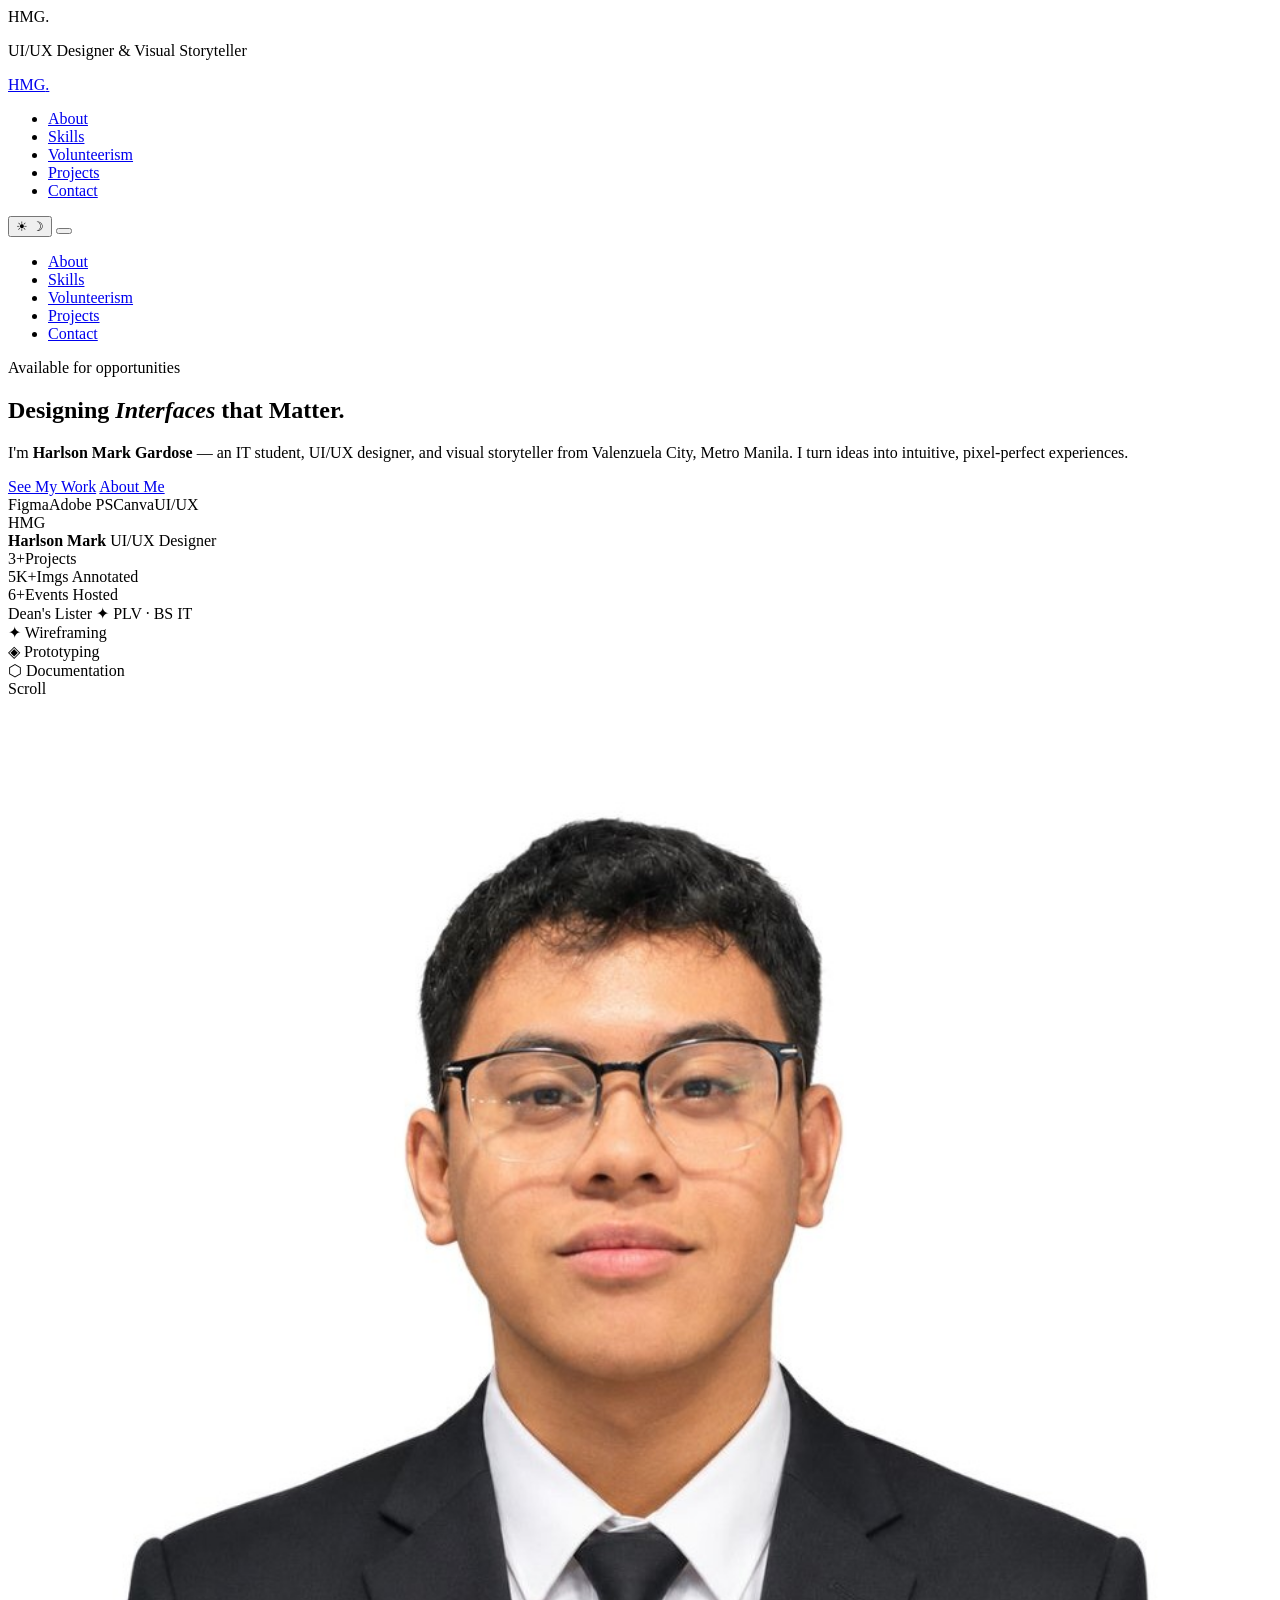
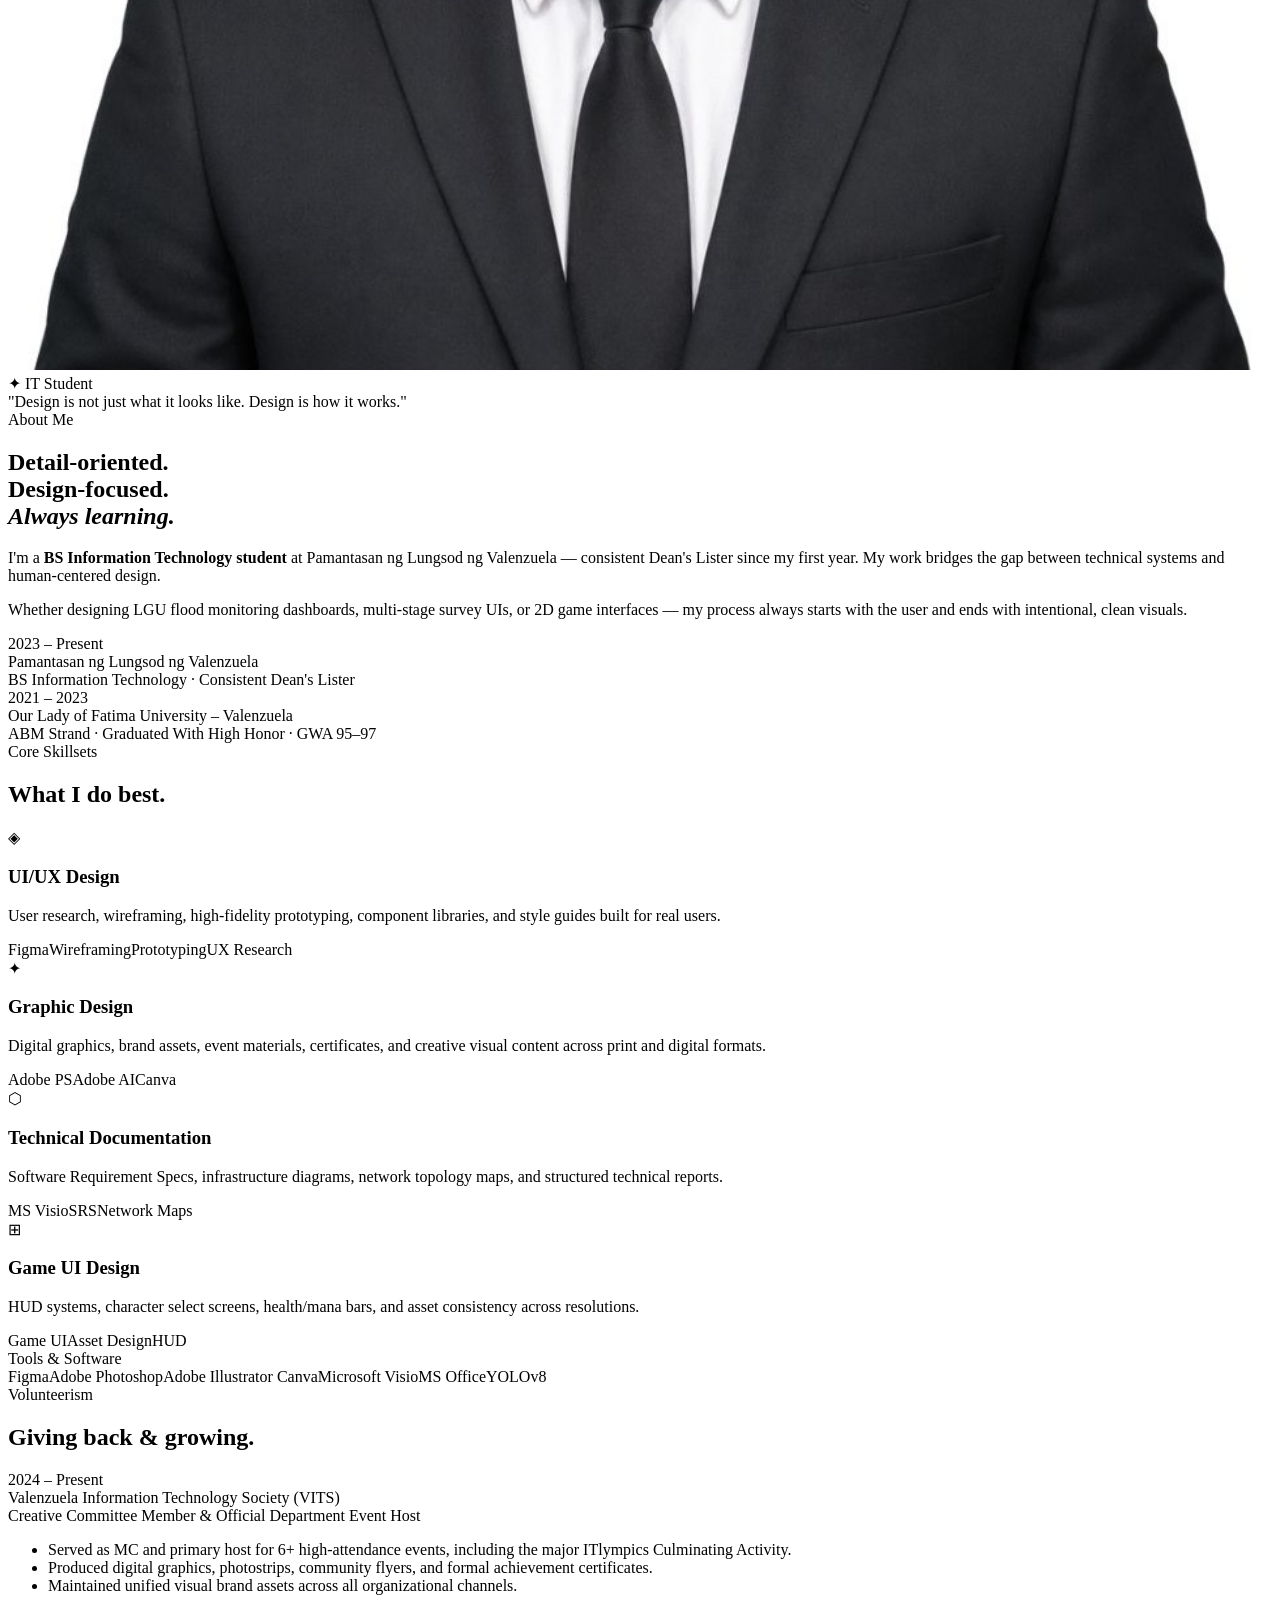
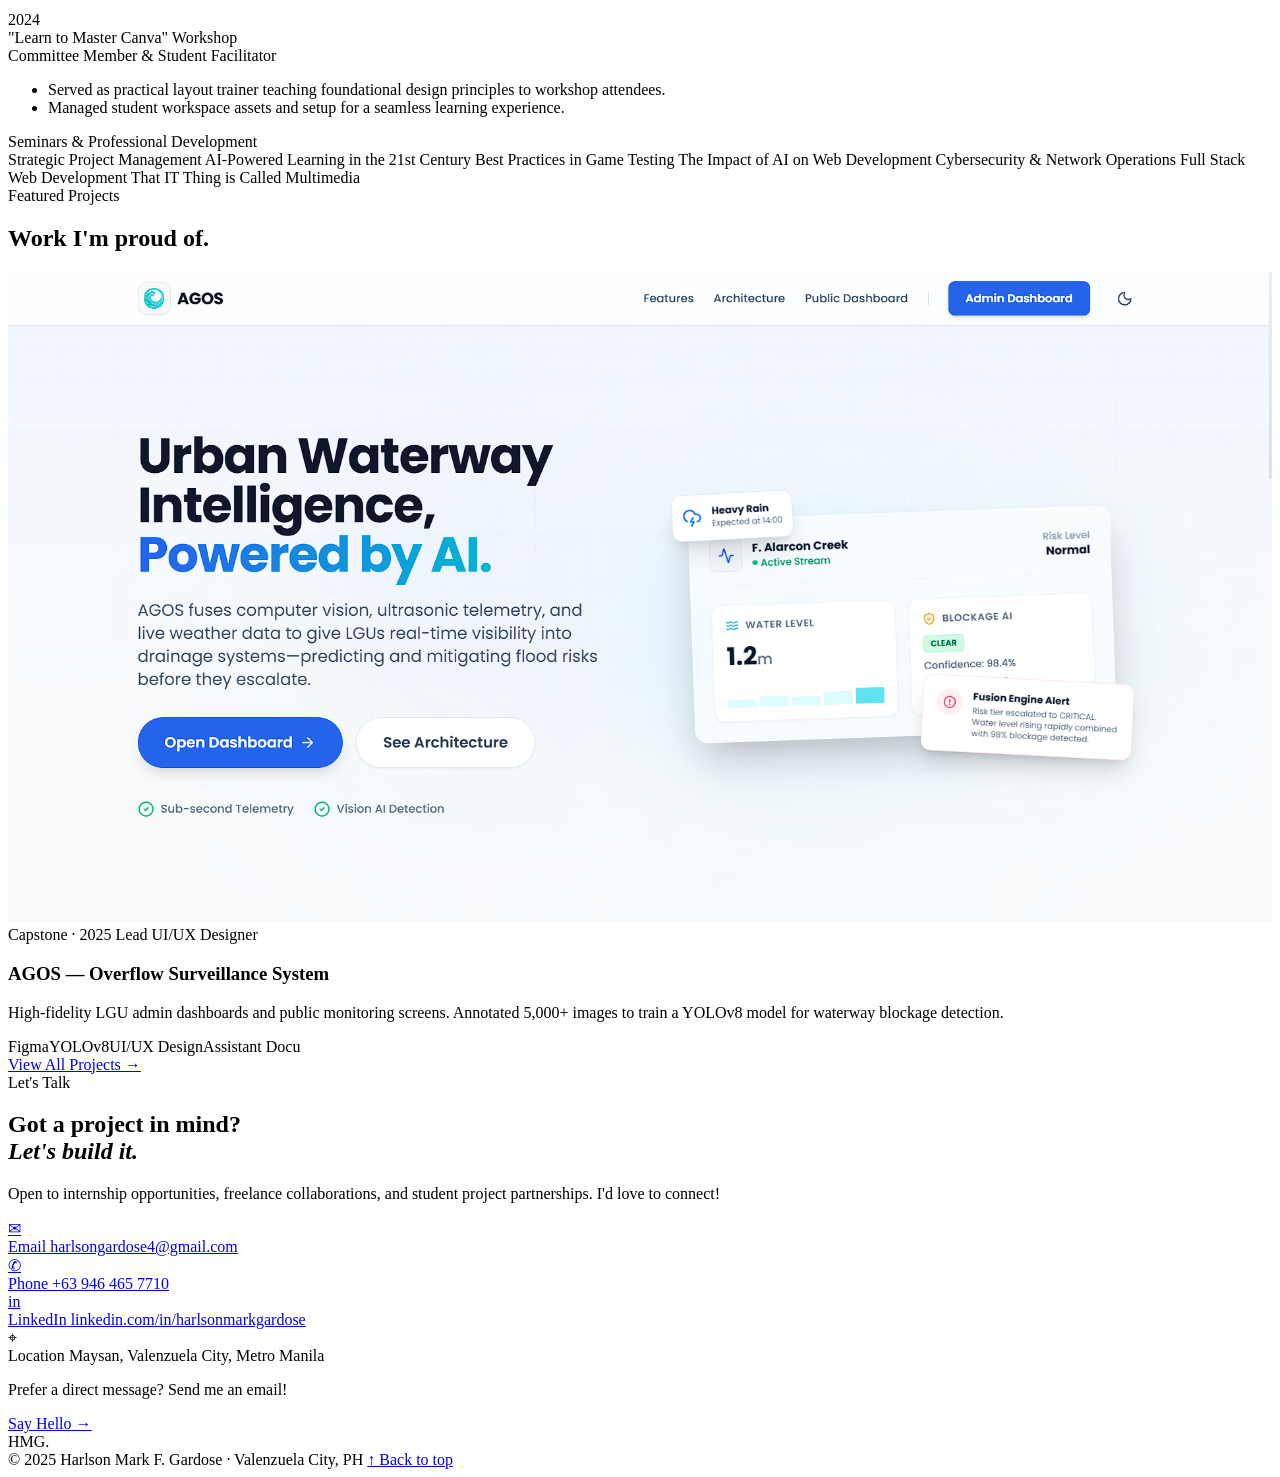
==== index.html @ cb239504 "Add files via upload" ====
<!DOCTYPE html>
<html lang="en" data-theme="light">
<head>
  <meta charset="UTF-8" />
  <meta name="viewport" content="width=device-width, initial-scale=1.0"/>
  <title>Harlson Mark Gardose — UI/UX & Graphic Design</title>
  <link rel="preconnect" href="https://fonts.googleapis.com">
  <link rel="preconnect" href="https://fonts.gstatic.com" crossorigin>
  <link href="https://fonts.googleapis.com/css2?family=Playfair+Display:ital,wght@0,700;0,900;1,700&family=Outfit:wght@300;400;500;600;700&display=swap" rel="stylesheet">
  <link rel="stylesheet" href="css/style.css">
</head>
<body>

  <!-- LOADING SCREEN -->
  <div class="loader-screen" id="loaderScreen">
    <div class="loader-inner">
      <div class="loader-logo">HMG<span class="accent-dot">.</span></div>
      <p class="loader-tagline">UI/UX Designer & Visual Storyteller</p>
      <div class="loader-dots">
        <span></span><span></span><span></span><span></span><span></span>
      </div>
    </div>
    <div class="loader-line"></div>
  </div>

  <!-- NAV -->
  <nav class="nav" id="navbar">
    <div class="nav-inner container">
      <a href="#home" class="nav-logo">HMG<span class="accent-dot">.</span></a>
      <ul class="nav-links">
        <li><a href="#about">About</a></li>
        <li><a href="#skills">Skills</a></li>
        <li><a href="#experience">Volunteerism</a></li>
        <li><a href="projects.html" class="nav-cta nav-projects-btn">Projects</a></li>
        <li><a href="#contact" class="nav-cta">Contact</a></li>
      </ul>
      <div class="nav-right">
        <button class="theme-toggle" id="themeToggle" aria-label="Toggle dark mode">
          <span class="sun-icon">☀</span>
          <span class="moon-icon">☽</span>
        </button>
        <button class="hamburger" id="hamburger" aria-label="Menu">
          <span></span><span></span><span></span>
        </button>
      </div>
    </div>
  </nav>

  <!-- MOBILE MENU -->
  <div class="mobile-menu" id="mobileMenu">
    <ul>
      <li><a href="#about" class="mob-link">About</a></li>
      <li><a href="#skills" class="mob-link">Skills</a></li>
      <li><a href="#experience" class="mob-link">Volunteerism</a></li>
      <li><a href="projects.html" class="mob-link">Projects</a></li>
      <li><a href="#contact" class="mob-link">Contact</a></li>
    </ul>
  </div>

  <!-- HERO / LANDING -->
  <section class="hero" id="home">
    <div class="hero-bg-shape shape1"></div>
    <div class="hero-bg-shape shape2"></div>
    <div class="container hero-inner">
      <div class="hero-left reveal">
        <div class="hero-badge">
          <span class="badge-dot"></span>
          Available for opportunities
        </div>
        <h1 class="hero-title">
          Designing
          <em>Interfaces</em>
          that <span class="underline-word">Matter.</span>
        </h1>
        <p class="hero-sub">
          I'm <strong>Harlson Mark Gardose</strong> — an IT student, UI/UX designer, and visual storyteller from Valenzuela City, Metro Manila. I turn ideas into intuitive, pixel-perfect experiences.
        </p>
        <div class="hero-actions">
          <a href="#featured-works" class="btn-primary">See My Work</a>
          <a href="#about" class="btn-outline">About Me</a>
        </div>
        <div class="hero-pills">
          <span>Figma</span><span>Adobe PS</span><span>Canva</span><span>UI/UX</span>
        </div>
      </div>
      <div class="hero-right reveal">
        <div class="hero-card-main">
          <div class="hcard-top">
            <div class="hcard-avatar">HMG</div>
            <div class="hcard-info">
              <strong>Harlson Mark</strong>
              <span>UI/UX Designer</span>
            </div>
          </div>
          <div class="hcard-stats">
            <div class="hcard-stat"><span class="hs-num">3+</span><span class="hs-lbl">Projects</span></div>
            <div class="hcard-stat"><span class="hs-num">5K+</span><span class="hs-lbl">Imgs Annotated</span></div>
            <div class="hcard-stat"><span class="hs-num">6+</span><span class="hs-lbl">Events Hosted</span></div>
          </div>
          <div class="hcard-tags">
            <span class="htag">Dean's Lister ✦</span>
            <span class="htag">PLV · BS IT</span>
          </div>
        </div>
        <div class="floating-chip chip1">✦ Wireframing</div>
        <div class="floating-chip chip2">◈ Prototyping</div>
        <div class="floating-chip chip3">⬡ Documentation</div>
      </div>
    </div>
    <div class="scroll-indicator">
      <div class="scroll-line"></div>
      <span>Scroll</span>
    </div>
  </section>

  <!-- ABOUT -->
  <section class="about-section section" id="about">
    <div class="container">
      <div class="about-grid">
        <div class="about-visual reveal">
          <div class="about-portrait">
            <img src="Profile.jpg" alt="Harlson Mark Gardose" style="width:100%;height:100%;object-fit:cover;border-radius:inherit;">            <div class="portrait-badge">
              <span>✦</span> IT Student
            </div>
          </div>
          <div class="about-quote">
            "Design is not just what it looks like. Design is how it works."
          </div>
        </div>
        <div class="about-content reveal">
          <div class="section-chip">About Me</div>
          <h2 class="section-heading">Detail-oriented.<br>Design-focused.<br><em>Always learning.</em></h2>
          <p>I'm a <strong>BS Information Technology student</strong> at Pamantasan ng Lungsod ng Valenzuela — consistent Dean's Lister since my first year. My work bridges the gap between technical systems and human-centered design.</p>
          <p>Whether designing LGU flood monitoring dashboards, multi-stage survey UIs, or 2D game interfaces — my process always starts with the user and ends with intentional, clean visuals.</p>
          <div class="edu-timeline">
            <div class="edu-item">
              <div class="edu-dot"></div>
              <div class="edu-body">
                <div class="edu-period">2023 – Present</div>
                <div class="edu-name">Pamantasan ng Lungsod ng Valenzuela</div>
                <div class="edu-desc">BS Information Technology · Consistent Dean's Lister</div>
              </div>
            </div>
            <div class="edu-item">
              <div class="edu-dot"></div>
              <div class="edu-body">
                <div class="edu-period">2021 – 2023</div>
                <div class="edu-name">Our Lady of Fatima University – Valenzuela</div>
                <div class="edu-desc">ABM Strand · Graduated With High Honor · GWA 95–97</div>
              </div>
            </div>
          </div>
        </div>
      </div>
    </div>
  </section>

  <!-- SKILLS -->
  <section class="skills-section section alt-bg" id="skills">
    <div class="container">
      <div class="section-header reveal">
        <div class="section-chip">Core Skillsets</div>
        <h2 class="section-heading">What I do best.</h2>
      </div>
      <div class="skills-grid reveal">
        <div class="skill-card primary-card">
          <div class="skill-icon-wrap"><span>◈</span></div>
          <h3>UI/UX Design</h3>
          <p>User research, wireframing, high-fidelity prototyping, component libraries, and style guides built for real users.</p>
          <div class="skill-tags"><span>Figma</span><span>Wireframing</span><span>Prototyping</span><span>UX Research</span></div>
        </div>
        <div class="skill-card">
          <div class="skill-icon-wrap"><span>✦</span></div>
          <h3>Graphic Design</h3>
          <p>Digital graphics, brand assets, event materials, certificates, and creative visual content across print and digital formats.</p>
          <div class="skill-tags"><span>Adobe PS</span><span>Adobe AI</span><span>Canva</span></div>
        </div>
        <div class="skill-card">
          <div class="skill-icon-wrap"><span>⬡</span></div>
          <h3>Technical Documentation</h3>
          <p>Software Requirement Specs, infrastructure diagrams, network topology maps, and structured technical reports.</p>
          <div class="skill-tags"><span>MS Visio</span><span>SRS</span><span>Network Maps</span></div>
        </div>
        <div class="skill-card">
          <div class="skill-icon-wrap"><span>⊞</span></div>
          <h3>Game UI Design</h3>
          <p>HUD systems, character select screens, health/mana bars, and asset consistency across resolutions.</p>
          <div class="skill-tags"><span>Game UI</span><span>Asset Design</span><span>HUD</span></div>
        </div>
      </div>
      <div class="tools-strip reveal">
        <div class="tools-label">Tools & Software</div>
        <div class="tools-list">
          <span>Figma</span><span>Adobe Photoshop</span><span>Adobe Illustrator</span>
          <span>Canva</span><span>Microsoft Visio</span><span>MS Office</span><span>YOLOv8</span>
        </div>
      </div>
    </div>
  </section>

  <!-- VOLUNTEERISM -->
  <section class="experience-section section" id="experience">
    <div class="container">
      <div class="section-header reveal">
        <div class="section-chip">Volunteerism</div>
        <h2 class="section-heading">Giving back & growing.</h2>
      </div>
      <div class="exp-grid reveal">
        <div class="exp-card">
          <div class="exp-period">2024 – Present</div>
          <div class="exp-org">Valenzuela Information Technology Society (VITS)</div>
          <div class="exp-role">Creative Committee Member & Official Department Event Host</div>
          <ul class="exp-list">
            <li>Served as MC and primary host for 6+ high-attendance events, including the major ITlympics Culminating Activity.</li>
            <li>Produced digital graphics, photostrips, community flyers, and formal achievement certificates.</li>
            <li>Maintained unified visual brand assets across all organizational channels.</li>
          </ul>
        </div>
        <div class="exp-card">
          <div class="exp-period">2024</div>
          <div class="exp-org">"Learn to Master Canva" Workshop</div>
          <div class="exp-role">Committee Member & Student Facilitator</div>
          <ul class="exp-list">
            <li>Served as practical layout trainer teaching foundational design principles to workshop attendees.</li>
            <li>Managed student workspace assets and setup for a seamless learning experience.</li>
          </ul>
        </div>
      </div>

      <!-- Seminars -->
      <div class="seminars-block reveal">
        <div class="sem-label">Seminars & Professional Development</div>
        <div class="sem-tags">
          <span>Strategic Project Management</span>
          <span>AI-Powered Learning in the 21st Century</span>
          <span>Best Practices in Game Testing</span>
          <span>The Impact of AI on Web Development</span>
          <span>Cybersecurity & Network Operations</span>
          <span>Full Stack Web Development</span>
          <span>That IT Thing is Called Multimedia</span>
        </div>
      </div>
    </div>
  </section>

  <!-- FEATURED WORKS -->
  <section class="featured-works-section section alt-bg" id="featured-works">
    <div class="container">
      <div class="section-header reveal">
        <div class="section-chip">Featured Projects</div>
        <h2 class="section-heading">Work I'm proud of.</h2>
      </div>
      <div class="featured-grid reveal">
        <div class="featured-card">
<div class="featured-img-wrap">
    <img src="AGOS.png" alt="AGOS Project" style="width:100%;height:100%;object-fit:cover;">
</div>
          </div>
          <div class="featured-info">
            <div class="featured-meta">
              <span class="fmeta-tag">Capstone · 2025</span>
              <span class="fmeta-role">Lead UI/UX Designer</span>
            </div>
            <h3 class="featured-title">AGOS — Overflow Surveillance System</h3>
            <p class="featured-desc">High-fidelity LGU admin dashboards and public monitoring screens. Annotated 5,000+ images to train a YOLOv8 model for waterway blockage detection.</p>
            <div class="featured-tags"><span>Figma</span><span>YOLOv8</span><span>UI/UX Design</span><span>Assistant Docu</span></div>
          </div>
        </div>
          </div>
        </div>
      <div class="featured-cta reveal">
        <a href="projects.html" class="btn-outline">View All Projects →</a>
      </div>
    </div>
  </section>

  <!-- CONTACT -->
  <section class="contact-section section" id="contact">
    <div class="container">
      <div class="contact-grid">
        <div class="contact-left reveal">
          <div class="section-chip">Let's Talk</div>
          <h2 class="section-heading">Got a project in mind?<br><em>Let's build it.</em></h2>
          <p>Open to internship opportunities, freelance collaborations, and student project partnerships. I'd love to connect!</p>
          <div class="contact-items">
            <a href="mailto:harlsongardose4@gmail.com" class="contact-row">
              <div class="cr-icon">✉</div>
              <div class="cr-text">
                <span class="cr-label">Email</span>
                <span class="cr-value">harlsongardose4@gmail.com</span>
              </div>
            </a>
            <a href="tel:+639464657710" class="contact-row">
              <div class="cr-icon">✆</div>
              <div class="cr-text">
                <span class="cr-label">Phone</span>
                <span class="cr-value">+63 946 465 7710</span>
              </div>
            </a>
            <a href="https://www.linkedin.com/in/harlsonmarkgardose" target="_blank" rel="noopener" class="contact-row">
              <div class="cr-icon">in</div>
              <div class="cr-text">
                <span class="cr-label">LinkedIn</span>
                <span class="cr-value">linkedin.com/in/harlsonmarkgardose</span>
              </div>
            </a>
            <div class="contact-row no-link">
              <div class="cr-icon">⌖</div>
              <div class="cr-text">
                <span class="cr-label">Location</span>
                <span class="cr-value">Maysan, Valenzuela City, Metro Manila</span>
              </div>
            </div>
          </div>
        </div>
        <div class="contact-right reveal">
          <div class="contact-form-card">
            <p class="form-note">Prefer a direct message? Send me an email!</p>
            <a href="mailto:harlsongardose4@gmail.com" class="btn-primary full-width">Say Hello →</a>
          </div>
        </div>
      </div>
    </div>
  </section>

  <!-- FOOTER (simplified) -->
  <footer class="footer">
    <div class="container">
      <div class="footer-simple">
        <div class="footer-logo">HMG<span class="accent-dot">.</span></div>
        <span class="footer-copy">© 2025 Harlson Mark F. Gardose · Valenzuela City, PH</span>
        <a href="#home" class="footer-scroll-top" aria-label="Back to top">↑ Back to top</a>
      </div>
    </div>
  </footer>

  <script src="js/main.js"></script>
</body>
</html>
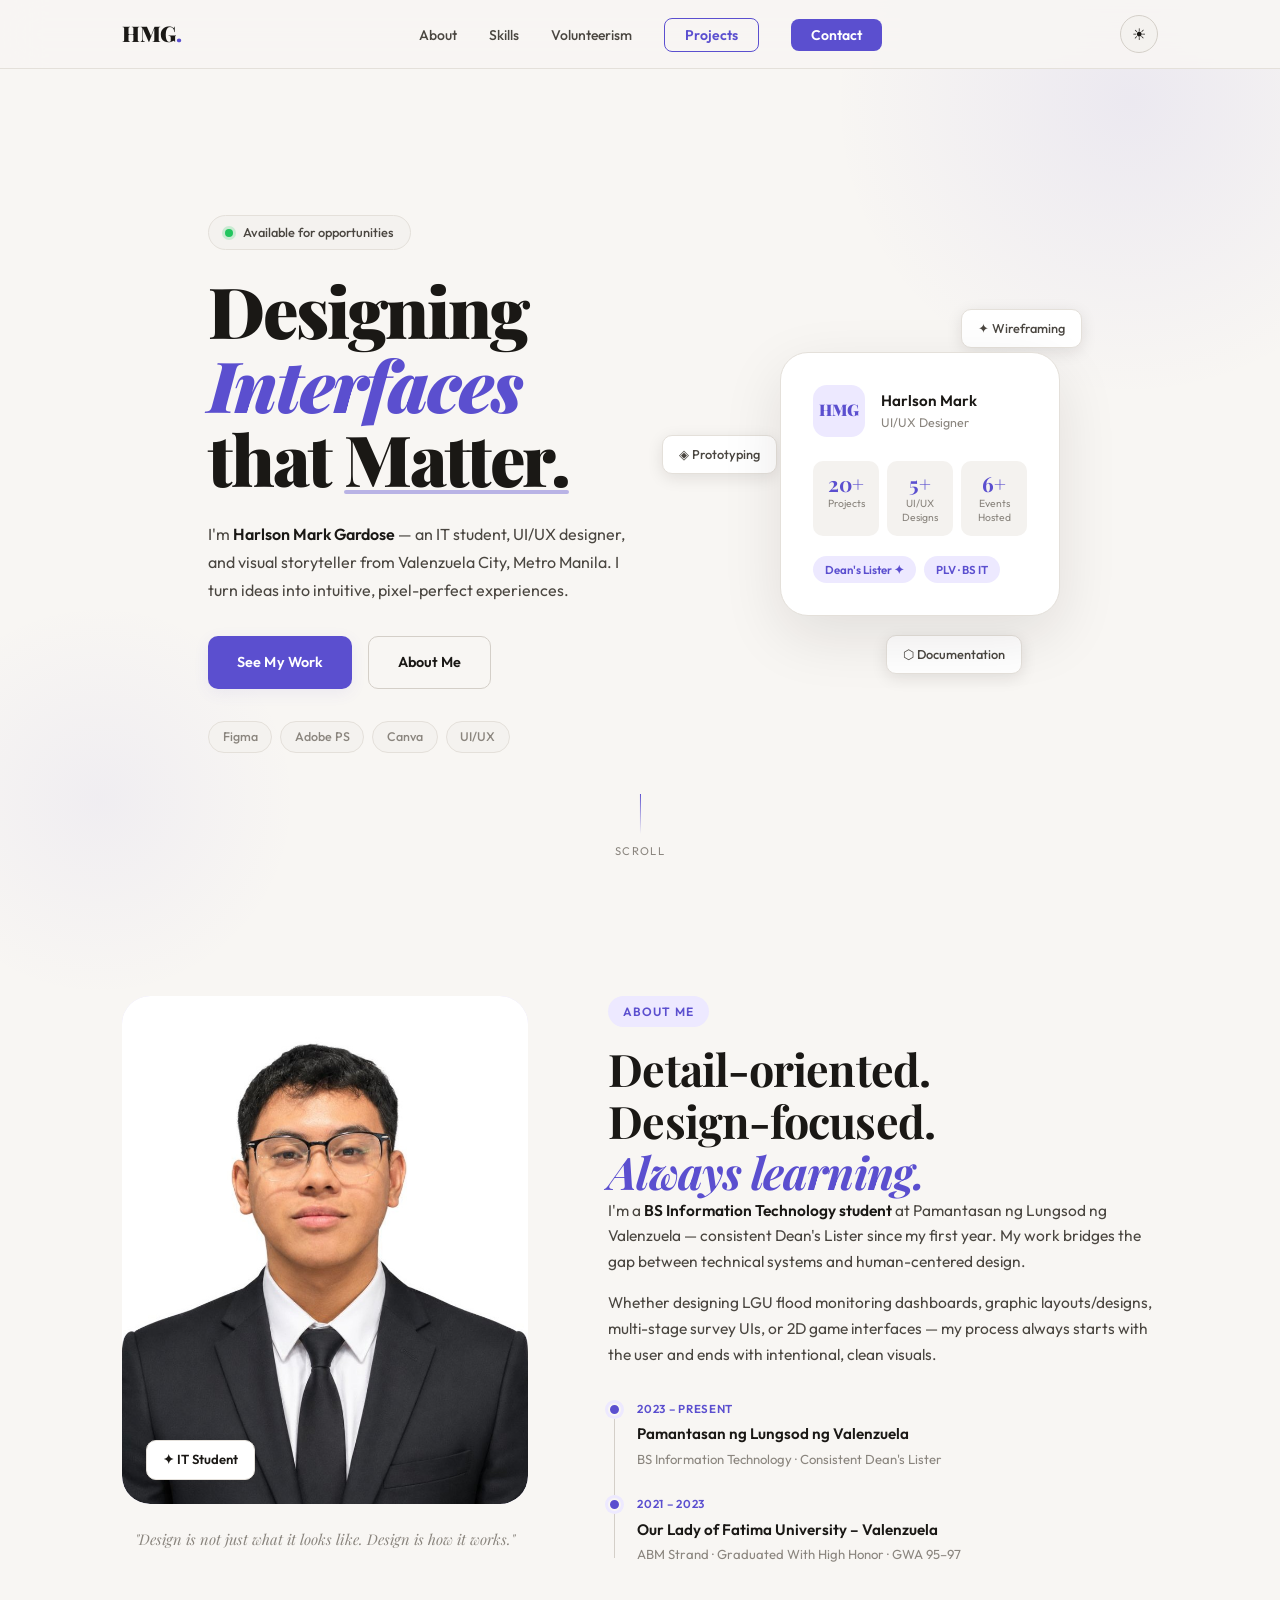
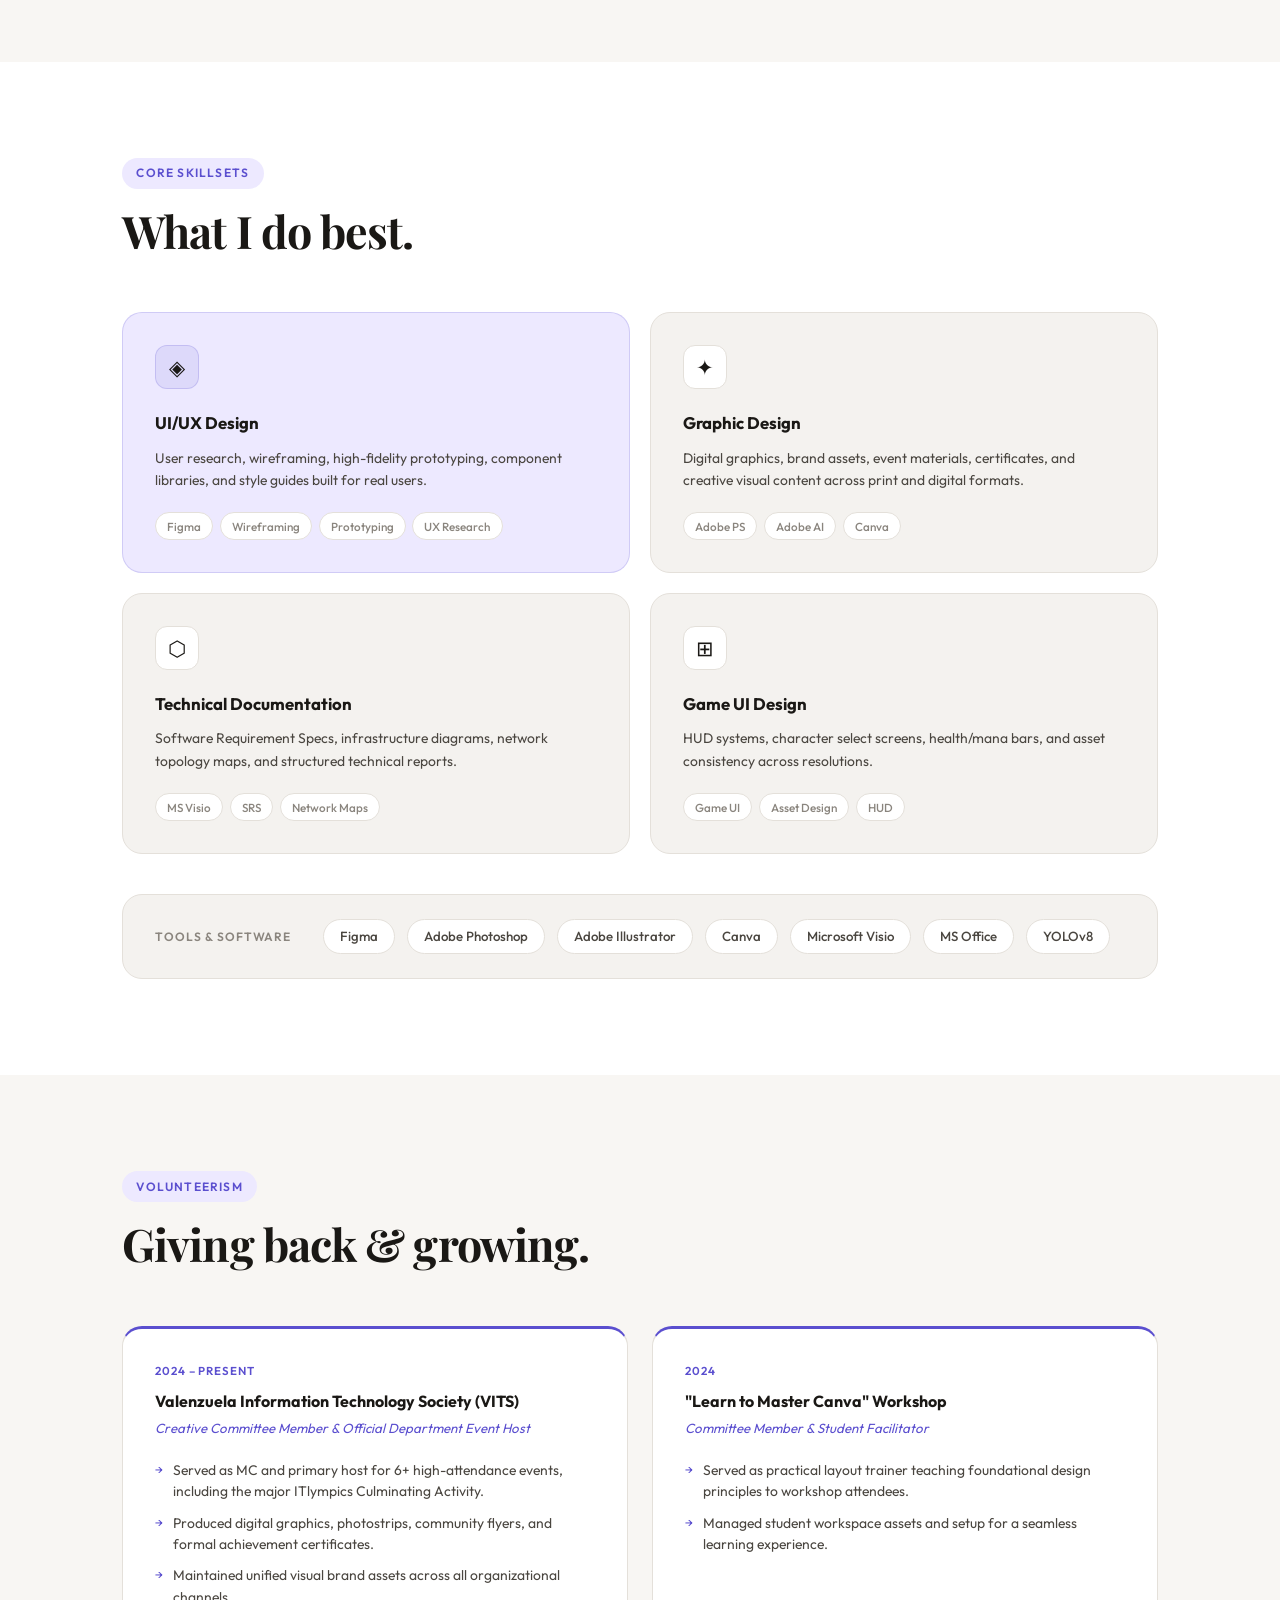
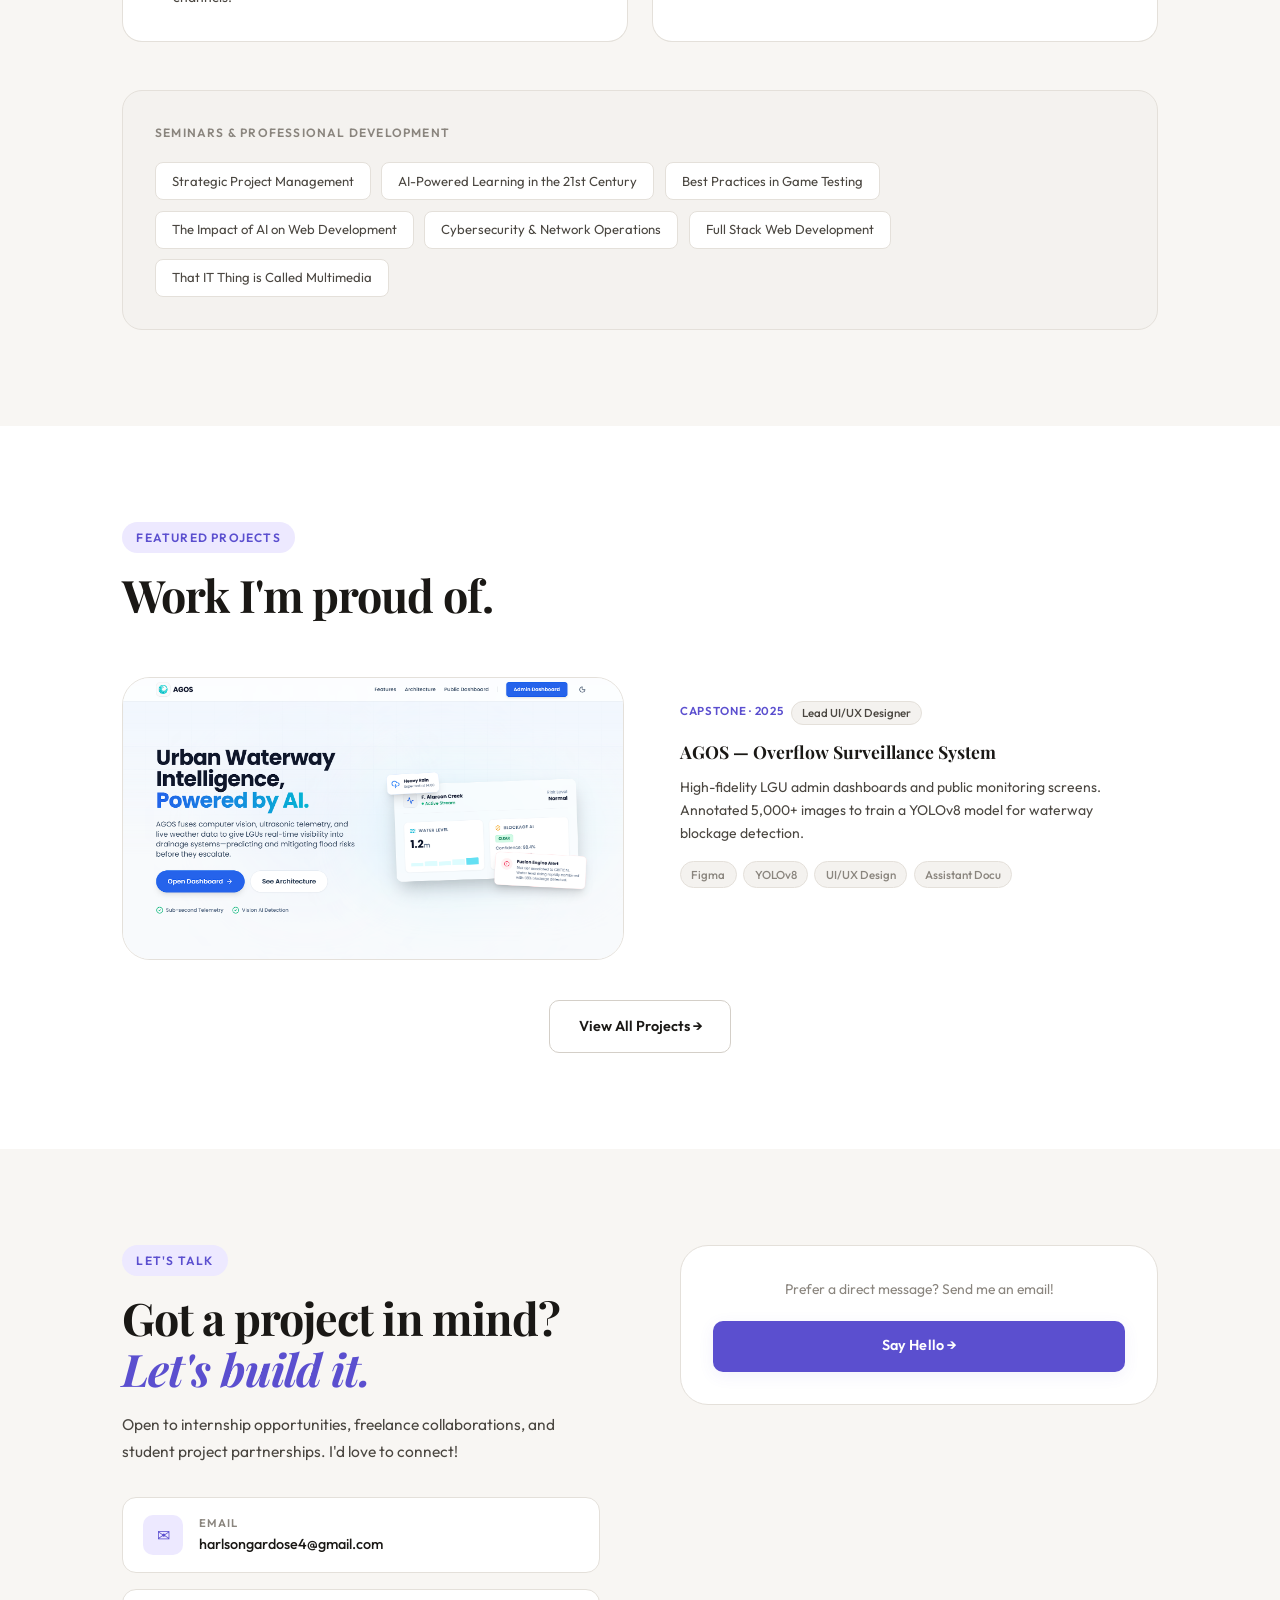
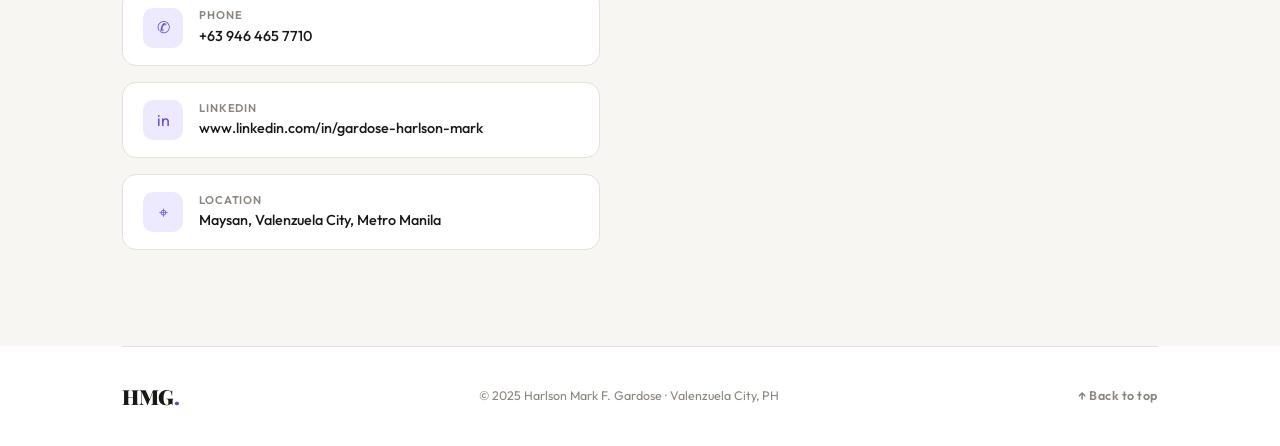
==== commit 55598acf: "Add new project files" ====
--- a/index.html
+++ b/index.html
@@ -93,8 +93,8 @@
             </div>
           </div>
           <div class="hcard-stats">
-            <div class="hcard-stat"><span class="hs-num">3+</span><span class="hs-lbl">Projects</span></div>
-            <div class="hcard-stat"><span class="hs-num">5K+</span><span class="hs-lbl">Imgs Annotated</span></div>
+            <div class="hcard-stat"><span class="hs-num">20+</span><span class="hs-lbl">Projects</span></div>
+            <div class="hcard-stat"><span class="hs-num">5+</span><span class="hs-lbl">UI/UX Designs</span></div>
             <div class="hcard-stat"><span class="hs-num">6+</span><span class="hs-lbl">Events Hosted</span></div>
           </div>
           <div class="hcard-tags">
@@ -131,7 +131,7 @@
           <div class="section-chip">About Me</div>
           <h2 class="section-heading">Detail-oriented.<br>Design-focused.<br><em>Always learning.</em></h2>
           <p>I'm a <strong>BS Information Technology student</strong> at Pamantasan ng Lungsod ng Valenzuela — consistent Dean's Lister since my first year. My work bridges the gap between technical systems and human-centered design.</p>
-          <p>Whether designing LGU flood monitoring dashboards, multi-stage survey UIs, or 2D game interfaces — my process always starts with the user and ends with intentional, clean visuals.</p>
+          <p>Whether designing LGU flood monitoring dashboards, graphic layouts/designs, multi-stage survey UIs, or 2D game interfaces — my process always starts with the user and ends with intentional, clean visuals.</p>
           <div class="edu-timeline">
             <div class="edu-item">
               <div class="edu-dot"></div>
@@ -301,7 +301,7 @@
               <div class="cr-icon">in</div>
               <div class="cr-text">
                 <span class="cr-label">LinkedIn</span>
-                <span class="cr-value">linkedin.com/in/harlsonmarkgardose</span>
+                <span class="cr-value">www.linkedin.com/in/gardose-harlson-mark</span>
               </div>
             </a>
             <div class="contact-row no-link">
--- a/css/style.css
+++ b/css/style.css
@@ -0,0 +1,1330 @@
+/* ============================================
+   HARLSON MARK GARDOSE — PORTFOLIO v2
+   Theme: Clean Professional Light + Dark Mode
+   Palette: Warm White · Slate · Rose-Tinted Indigo
+   ============================================ */
+
+:root {
+  /* LIGHT MODE */
+  --bg: #f8f6f3;
+  --bg2: #ffffff;
+  --bg3: #f0ede8;
+  --surface: #ffffff;
+  --surface2: #f4f2ef;
+  --border: #e4e0da;
+  --border2: #d4cfc8;
+  --accent: #5b4fcf;
+  --accent-light: #ede9ff;
+  --accent2: #7b6fdf;
+  --text: #1a1815;
+  --text-mid: #4a4640;
+  --text-dim: #8a857e;
+  --text-inv: #ffffff;
+  --shadow: rgba(90, 79, 207, 0.08);
+  --shadow-md: rgba(26, 24, 21, 0.1);
+  --font-display: 'Playfair Display', serif;
+  --font-body: 'Outfit', sans-serif;
+  --radius: 14px;
+  --radius-lg: 20px;
+  --radius-xl: 28px;
+  --trans: 0.3s cubic-bezier(0.16, 1, 0.3, 1);
+}
+
+[data-theme="dark"] {
+  --bg: #0f0e0d;
+  --bg2: #161412;
+  --bg3: #1c1a17;
+  --surface: #1e1c19;
+  --surface2: #252320;
+  --border: #2e2b27;
+  --border2: #3a3730;
+  --accent: #7b6fdf;
+  --accent-light: #2a2545;
+  --accent2: #9d94e8;
+  --text: #f0ece4;
+  --text-mid: #b8b2a8;
+  --text-dim: #6e6860;
+  --text-inv: #0f0e0d;
+  --shadow: rgba(0,0,0,0.3);
+  --shadow-md: rgba(0,0,0,0.4);
+}
+
+*, *::before, *::after { margin: 0; padding: 0; box-sizing: border-box; }
+html { scroll-behavior: smooth; }
+
+body {
+  background: var(--bg);
+  color: var(--text);
+  font-family: var(--font-body);
+  font-size: 16px;
+  line-height: 1.65;
+  overflow-x: hidden;
+  transition: background var(--trans), color var(--trans);
+}
+
+a { text-decoration: none; color: inherit; }
+ul { list-style: none; }
+
+.container {
+  max-width: 1100px;
+  margin: 0 auto;
+  padding: 0 2rem;
+}
+
+.section { padding: 6rem 0; }
+.alt-bg { background: var(--bg2); }
+.accent-dot { color: var(--accent); }
+
+/* ---- SCROLL REVEAL ---- */
+.reveal {
+  opacity: 0;
+  transform: translateY(28px);
+  transition: opacity 0.65s var(--trans), transform 0.65s var(--trans);
+}
+.reveal.visible { opacity: 1; transform: translateY(0); }
+
+/* ============ BUTTONS ============ */
+.btn-primary {
+  display: inline-flex;
+  align-items: center;
+  gap: 0.4rem;
+  background: var(--accent);
+  color: #fff;
+  font-family: var(--font-body);
+  font-weight: 600;
+  font-size: 0.9rem;
+  padding: 0.85rem 1.8rem;
+  border-radius: 10px;
+  letter-spacing: 0.01em;
+  box-shadow: 0 4px 16px var(--shadow);
+  transition: background var(--trans), transform var(--trans), box-shadow var(--trans);
+}
+.btn-primary:hover {
+  background: var(--accent2);
+  transform: translateY(-2px);
+  box-shadow: 0 8px 24px var(--shadow);
+}
+.btn-primary.full-width { width: 100%; justify-content: center; }
+
+.btn-outline {
+  display: inline-flex;
+  align-items: center;
+  background: transparent;
+  color: var(--text);
+  font-family: var(--font-body);
+  font-weight: 600;
+  font-size: 0.9rem;
+  padding: 0.85rem 1.8rem;
+  border-radius: 10px;
+  border: 1.5px solid var(--border2);
+  transition: border-color var(--trans), color var(--trans), transform var(--trans);
+}
+.btn-outline:hover {
+  border-color: var(--accent);
+  color: var(--accent);
+  transform: translateY(-2px);
+}
+
+/* ============ SECTION LABELS ============ */
+.section-chip {
+  display: inline-flex;
+  align-items: center;
+  gap: 0.5rem;
+  font-size: 0.75rem;
+  font-weight: 600;
+  letter-spacing: 0.1em;
+  text-transform: uppercase;
+  color: var(--accent);
+  background: var(--accent-light);
+  padding: 0.35rem 0.9rem;
+  border-radius: 100px;
+  margin-bottom: 1rem;
+}
+
+.section-heading {
+  font-family: var(--font-display);
+  font-size: clamp(1.9rem, 3.5vw, 2.8rem);
+  font-weight: 700;
+  line-height: 1.15;
+  letter-spacing: -0.02em;
+  color: var(--text);
+}
+.section-heading em {
+  font-style: italic;
+  color: var(--accent);
+}
+
+.section-header { margin-bottom: 3.5rem; }
+
+/* ============ NAV ============ */
+.nav {
+  position: fixed;
+  top: 0; left: 0; right: 0;
+  z-index: 200;
+  background: rgba(248, 246, 243, 0.9);
+  backdrop-filter: blur(20px);
+  border-bottom: 1px solid var(--border);
+  transition: background var(--trans), border-color var(--trans), padding var(--trans);
+}
+[data-theme="dark"] .nav { background: rgba(15,14,13,0.9); }
+
+.nav-inner {
+  display: flex;
+  align-items: center;
+  justify-content: space-between;
+  height: 68px;
+}
+
+.nav-logo {
+  font-family: var(--font-display);
+  font-size: 1.35rem;
+  font-weight: 900;
+  letter-spacing: -0.02em;
+}
+
+.nav-links {
+  display: flex;
+  gap: 2rem;
+  align-items: center;
+}
+.nav-links a {
+  font-size: 0.875rem;
+  font-weight: 500;
+  color: var(--text-mid);
+  transition: color var(--trans);
+}
+.nav-links a:hover { color: var(--text); }
+.nav-links a.nav-cta {
+  background: var(--accent);
+  color: #fff;
+  padding: 0.45rem 1.25rem;
+  border-radius: 8px;
+  font-weight: 600;
+  transition: background var(--trans);
+}
+.nav-links a.nav-cta:hover { background: var(--accent2); }
+
+/* Projects button — outline style to stand apart from Contact */
+.nav-links a.nav-projects-btn {
+  background: transparent;
+  color: var(--accent);
+  border: 1.5px solid var(--accent);
+}
+.nav-links a.nav-projects-btn:hover,
+.nav-links a.nav-projects-btn.nav-active {
+  background: var(--accent);
+  color: #fff;
+}
+
+.nav-right { display: flex; align-items: center; gap: 1rem; }
+
+.theme-toggle {
+  width: 38px; height: 38px;
+  border-radius: 50%;
+  border: 1.5px solid var(--border2);
+  background: var(--surface2);
+  cursor: pointer;
+  display: flex;
+  align-items: center;
+  justify-content: center;
+  font-size: 1rem;
+  transition: border-color var(--trans), background var(--trans);
+  color: var(--text);
+}
+.theme-toggle:hover { border-color: var(--accent); }
+[data-theme="light"] .moon-icon { display: none; }
+[data-theme="dark"] .sun-icon { display: none; }
+
+.hamburger {
+  display: none;
+  flex-direction: column;
+  gap: 5px;
+  background: none;
+  border: none;
+  cursor: pointer;
+  padding: 4px;
+}
+.hamburger span {
+  display: block; width: 22px; height: 2px;
+  background: var(--text); border-radius: 2px;
+  transition: var(--trans);
+}
+
+.mobile-menu {
+  display: none;
+  position: fixed;
+  top: 68px; left: 0; right: 0;
+  background: var(--bg2);
+  border-bottom: 1px solid var(--border);
+  z-index: 199;
+}
+.mobile-menu.open { display: block; }
+.mobile-menu li { border-bottom: 1px solid var(--border); }
+.mobile-menu a {
+  display: block;
+  padding: 1rem 2rem;
+  font-weight: 500;
+  color: var(--text-mid);
+  transition: color var(--trans), background var(--trans);
+}
+.mobile-menu a:hover { color: var(--accent); background: var(--surface2); }
+
+/* ============ HERO ============ */
+.hero {
+  min-height: 100vh;
+  display: flex;
+  align-items: center;
+  position: relative;
+  overflow: visible;
+  padding-top: 68px;
+}
+
+/* Clip only the bg shapes, not the card chips */
+.hero::before {
+  content: '';
+  position: absolute;
+  inset: 0;
+  overflow: hidden;
+  pointer-events: none;
+  z-index: 0;
+}
+
+.hero-bg-shape {
+  position: absolute;
+  border-radius: 50%;
+  pointer-events: none;
+}
+.shape1 {
+  width: 600px; height: 600px;
+  top: -200px; right: -150px;
+  background: radial-gradient(circle, rgba(91,79,207,0.08) 0%, transparent 70%);
+}
+.shape2 {
+  width: 400px; height: 400px;
+  bottom: -100px; left: -100px;
+  background: radial-gradient(circle, rgba(91,79,207,0.05) 0%, transparent 70%);
+}
+
+.hero-inner {
+  display: grid;
+  grid-template-columns: 1.1fr 0.9fr;
+  gap: 4rem;
+  align-items: center;
+  padding-top: 3rem;
+  padding-bottom: 3rem;
+}
+
+.hero-badge {
+  display: inline-flex;
+  align-items: center;
+  gap: 0.6rem;
+  font-size: 0.8rem;
+  font-weight: 500;
+  color: var(--text-mid);
+  background: var(--surface2);
+  border: 1px solid var(--border);
+  padding: 0.4rem 1rem;
+  border-radius: 100px;
+  margin-bottom: 1.5rem;
+}
+.badge-dot {
+  width: 8px; height: 8px;
+  border-radius: 50%;
+  background: #22c55e;
+  box-shadow: 0 0 0 3px rgba(34,197,94,0.2);
+  animation: pulse-green 2s ease-in-out infinite;
+}
+@keyframes pulse-green {
+  0%,100% { box-shadow: 0 0 0 3px rgba(34,197,94,0.2); }
+  50% { box-shadow: 0 0 0 6px rgba(34,197,94,0.1); }
+}
+
+.hero-title {
+  font-family: var(--font-display);
+  font-size: clamp(2.8rem, 5.5vw, 4.5rem);
+  font-weight: 900;
+  line-height: 1.05;
+  letter-spacing: -0.03em;
+  margin-bottom: 1.5rem;
+}
+.hero-title em {
+  font-style: italic;
+  color: var(--accent);
+  display: block;
+}
+.underline-word {
+  position: relative;
+  display: inline-block;
+}
+.underline-word::after {
+  content: '';
+  position: absolute;
+  bottom: 2px; left: 0;
+  width: 100%; height: 4px;
+  background: var(--accent);
+  border-radius: 2px;
+  opacity: 0.4;
+}
+
+.hero-sub {
+  font-size: 1rem;
+  color: var(--text-mid);
+  max-width: 440px;
+  margin-bottom: 2rem;
+  line-height: 1.75;
+}
+.hero-sub strong { color: var(--text); font-weight: 600; }
+
+.hero-actions { display: flex; gap: 1rem; flex-wrap: wrap; margin-bottom: 2rem; }
+
+.hero-pills {
+  display: flex;
+  flex-wrap: wrap;
+  gap: 0.5rem;
+}
+.hero-pills span {
+  font-size: 0.78rem;
+  font-weight: 500;
+  color: var(--text-dim);
+  background: var(--surface2);
+  border: 1px solid var(--border);
+  padding: 0.3rem 0.85rem;
+  border-radius: 100px;
+}
+
+/* Hero right card */
+.hero-right {
+  position: relative;
+  display: flex;
+  justify-content: center;
+  align-items: center;
+  min-height: 380px;
+  padding-left: 3.5rem;
+}
+
+.hero-card-main {
+  background: var(--surface);
+  border: 1px solid var(--border);
+  border-radius: var(--radius-xl);
+  padding: 2rem;
+  width: 280px;
+  box-shadow: 0 20px 60px var(--shadow-md);
+  position: relative;
+  z-index: 2;
+}
+
+.hcard-top {
+  display: flex;
+  align-items: center;
+  gap: 1rem;
+  margin-bottom: 1.5rem;
+}
+.hcard-avatar {
+  width: 52px; height: 52px;
+  border-radius: 14px;
+  background: var(--accent-light);
+  color: var(--accent);
+  font-family: var(--font-display);
+  font-size: 1rem;
+  font-weight: 900;
+  display: flex;
+  align-items: center;
+  justify-content: center;
+}
+.hcard-info { display: flex; flex-direction: column; }
+.hcard-info strong { font-size: 0.95rem; font-weight: 600; }
+.hcard-info span { font-size: 0.78rem; color: var(--text-dim); }
+
+.hcard-stats {
+  display: grid;
+  grid-template-columns: repeat(3, 1fr);
+  gap: 0.5rem;
+  margin-bottom: 1.25rem;
+}
+.hcard-stat {
+  background: var(--surface2);
+  border-radius: 10px;
+  padding: 0.75rem 0.5rem;
+  text-align: center;
+  display: flex;
+  flex-direction: column;
+}
+.hs-num {
+  font-family: var(--font-display);
+  font-size: 1.3rem;
+  font-weight: 700;
+  color: var(--accent);
+  line-height: 1;
+}
+.hs-lbl { font-size: 0.65rem; color: var(--text-dim); margin-top: 0.25rem; line-height: 1.3; }
+
+.hcard-tags { display: flex; gap: 0.5rem; flex-wrap: wrap; }
+.htag {
+  font-size: 0.72rem;
+  font-weight: 600;
+  background: var(--accent-light);
+  color: var(--accent);
+  padding: 0.25rem 0.75rem;
+  border-radius: 100px;
+}
+
+.floating-chip {
+  position: absolute;
+  background: var(--surface);
+  border: 1px solid var(--border);
+  border-radius: 10px;
+  padding: 0.5rem 1rem;
+  font-size: 0.8rem;
+  font-weight: 500;
+  color: var(--text-mid);
+  box-shadow: 0 4px 16px var(--shadow-md);
+  white-space: nowrap;
+  z-index: 1;
+}
+.chip1 { top: 15px; right: -10px; animation: chipFloat 3.5s ease-in-out infinite; }
+.chip2 { bottom: 200px; left: -50px; animation: chipFloat 3.5s 1s ease-in-out infinite; }
+.chip3 { bottom: 0px; right: 50px; animation: chipFloat 3.5s 2s ease-in-out infinite; }
+
+@keyframes chipFloat {
+  0%,100% { transform: translateY(0); }
+  50% { transform: translateY(-8px); }
+}
+
+.scroll-indicator {
+  position: absolute;
+  bottom: 2.5rem;
+  left: 50%;
+  transform: translateX(-50%);
+  display: flex;
+  flex-direction: column;
+  align-items: center;
+  gap: 0.5rem;
+  color: var(--text-dim);
+  font-size: 0.7rem;
+  letter-spacing: 0.12em;
+  text-transform: uppercase;
+}
+.scroll-line {
+  width: 1px;
+  height: 40px;
+  background: linear-gradient(to bottom, var(--accent), transparent);
+  animation: scrollDown 1.8s ease-in-out infinite;
+}
+@keyframes scrollDown {
+  0%,100% { opacity: 0.3; transform: scaleY(1); transform-origin: top; }
+  50% { opacity: 1; }
+}
+
+/* ============ ABOUT ============ */
+.about-section { background: var(--bg); }
+
+.about-grid {
+  display: grid;
+  grid-template-columns: 0.85fr 1.15fr;
+  gap: 5rem;
+  align-items: start;
+}
+
+.about-portrait {
+  width: 100%;
+  aspect-ratio: 4/5;
+  border-radius: var(--radius-xl);
+  background: var(--accent-light);
+  position: relative;
+  overflow: hidden;
+  display: flex;
+  align-items: center;
+  justify-content: center;
+}
+.portrait-placeholder {
+  font-family: var(--font-display);
+  font-size: 4rem;
+  font-weight: 900;
+  color: var(--accent);
+  opacity: 0.3;
+}
+.portrait-badge {
+  position: absolute;
+  bottom: 1.5rem;
+  left: 1.5rem;
+  background: var(--surface);
+  border: 1px solid var(--border);
+  border-radius: 10px;
+  padding: 0.5rem 1rem;
+  font-size: 0.82rem;
+  font-weight: 600;
+  box-shadow: 0 4px 12px var(--shadow-md);
+}
+
+.about-quote {
+  margin-top: 1.5rem;
+  font-family: var(--font-display);
+  font-style: italic;
+  font-size: 0.92rem;
+  color: var(--text-dim);
+  text-align: center;
+  line-height: 1.6;
+}
+
+.about-content p {
+  color: var(--text-mid);
+  margin-bottom: 1rem;
+  font-size: 0.97rem;
+}
+.about-content strong { color: var(--text); font-weight: 600; }
+
+.edu-timeline {
+  margin-top: 2rem;
+  display: flex;
+  flex-direction: column;
+  gap: 1.5rem;
+  position: relative;
+  padding-left: 1.5rem;
+}
+.edu-timeline::before {
+  content: '';
+  position: absolute;
+  left: 6px; top: 8px; bottom: 8px;
+  width: 1px;
+  background: var(--border2);
+}
+
+.edu-item { display: flex; gap: 1rem; position: relative; }
+.edu-dot {
+  width: 13px; height: 13px;
+  border-radius: 50%;
+  background: var(--accent);
+  border: 2px solid var(--bg);
+  box-shadow: 0 0 0 3px var(--accent-light);
+  flex-shrink: 0;
+  margin-top: 4px;
+  margin-left: -1.5rem;
+}
+
+.edu-period { font-size: 0.72rem; color: var(--accent); font-weight: 600; letter-spacing: 0.06em; margin-bottom: 0.2rem; text-transform: uppercase; }
+.edu-name { font-size: 0.95rem; font-weight: 600; margin-bottom: 0.15rem; }
+.edu-desc { font-size: 0.82rem; color: var(--text-dim); }
+
+/* ============ SKILLS ============ */
+.skills-section { background: var(--bg2); }
+
+.skills-grid {
+  display: grid;
+  grid-template-columns: repeat(2, 1fr);
+  gap: 1.25rem;
+  margin-bottom: 2.5rem;
+}
+
+.skill-card {
+  background: var(--surface2);
+  border: 1px solid var(--border);
+  border-radius: var(--radius-lg);
+  padding: 2rem;
+  transition: border-color var(--trans), transform var(--trans), box-shadow var(--trans);
+}
+.skill-card:hover {
+  border-color: var(--accent);
+  transform: translateY(-3px);
+  box-shadow: 0 12px 32px var(--shadow);
+}
+.skill-card.primary-card {
+  background: var(--accent-light);
+  border-color: rgba(91,79,207,0.2);
+}
+
+.skill-icon-wrap {
+  width: 44px; height: 44px;
+  border-radius: 12px;
+  background: var(--surface);
+  border: 1px solid var(--border);
+  display: flex;
+  align-items: center;
+  justify-content: center;
+  font-size: 1.3rem;
+  margin-bottom: 1.25rem;
+}
+.primary-card .skill-icon-wrap { background: rgba(91,79,207,0.1); border-color: rgba(91,79,207,0.2); }
+
+.skill-card h3 {
+  font-family: var(--font-body);
+  font-size: 1.05rem;
+  font-weight: 700;
+  margin-bottom: 0.6rem;
+}
+.skill-card p {
+  font-size: 0.87rem;
+  color: var(--text-mid);
+  line-height: 1.65;
+  margin-bottom: 1.25rem;
+}
+
+.skill-tags { display: flex; flex-wrap: wrap; gap: 0.4rem; }
+.skill-tags span {
+  font-size: 0.73rem;
+  font-weight: 500;
+  background: var(--surface);
+  border: 1px solid var(--border);
+  padding: 0.2rem 0.7rem;
+  border-radius: 100px;
+  color: var(--text-dim);
+}
+
+.tools-strip {
+  background: var(--surface2);
+  border: 1px solid var(--border);
+  border-radius: var(--radius-lg);
+  padding: 1.5rem 2rem;
+  display: flex;
+  align-items: center;
+  gap: 2rem;
+  flex-wrap: wrap;
+}
+.tools-label {
+  font-size: 0.75rem;
+  font-weight: 600;
+  letter-spacing: 0.08em;
+  text-transform: uppercase;
+  color: var(--text-dim);
+  white-space: nowrap;
+}
+.tools-list { display: flex; flex-wrap: wrap; gap: 0.75rem; }
+.tools-list span {
+  font-size: 0.83rem;
+  font-weight: 500;
+  color: var(--text-mid);
+  background: var(--surface);
+  border: 1px solid var(--border);
+  padding: 0.35rem 1rem;
+  border-radius: 100px;
+  transition: border-color var(--trans), color var(--trans);
+}
+.tools-list span:hover { border-color: var(--accent); color: var(--accent); }
+
+/* ============ EXPERIENCE ============ */
+.experience-section { background: var(--bg); }
+
+.exp-grid {
+  display: grid;
+  grid-template-columns: 1fr 1fr;
+  gap: 1.5rem;
+  margin-bottom: 3rem;
+}
+
+.exp-card {
+  background: var(--surface);
+  border: 1px solid var(--border);
+  border-radius: var(--radius-lg);
+  padding: 2rem;
+  transition: border-color var(--trans), transform var(--trans);
+  border-top: 3px solid var(--accent);
+}
+.exp-card:hover { transform: translateY(-3px); box-shadow: 0 12px 32px var(--shadow); }
+
+.exp-period { font-size: 0.72rem; color: var(--accent); font-weight: 600; letter-spacing: 0.08em; text-transform: uppercase; margin-bottom: 0.5rem; }
+.exp-org { font-size: 1rem; font-weight: 700; margin-bottom: 0.25rem; }
+.exp-role { font-size: 0.83rem; color: var(--accent); font-style: italic; margin-bottom: 1.25rem; }
+
+.exp-list { display: flex; flex-direction: column; gap: 0.6rem; }
+.exp-list li {
+  font-size: 0.87rem;
+  color: var(--text-mid);
+  padding-left: 1.1rem;
+  position: relative;
+  line-height: 1.55;
+}
+.exp-list li::before {
+  content: '→';
+  position: absolute;
+  left: 0;
+  color: var(--accent);
+  font-size: 0.75rem;
+  top: 1px;
+}
+
+.seminars-block {
+  background: var(--surface2);
+  border: 1px solid var(--border);
+  border-radius: var(--radius-lg);
+  padding: 2rem;
+}
+.sem-label {
+  font-size: 0.75rem;
+  font-weight: 600;
+  letter-spacing: 0.1em;
+  text-transform: uppercase;
+  color: var(--text-dim);
+  margin-bottom: 1.25rem;
+}
+.sem-tags { display: flex; flex-wrap: wrap; gap: 0.65rem; }
+.sem-tags span {
+  font-size: 0.82rem;
+  background: var(--surface);
+  border: 1px solid var(--border);
+  padding: 0.45rem 1rem;
+  border-radius: 8px;
+  color: var(--text-mid);
+  transition: border-color var(--trans), color var(--trans);
+}
+.sem-tags span:hover { border-color: var(--accent); color: var(--accent); }
+
+/* ============ PROJECTS ============ */
+.projects-section { background: var(--bg2); }
+
+.projects-grid {
+  display: grid;
+  grid-template-columns: 1fr 1fr;
+  gap: 1.75rem;
+}
+
+.project-card {
+  background: var(--surface);
+  border: 1px solid var(--border);
+  border-radius: var(--radius-xl);
+  overflow: hidden;
+  transition: border-color var(--trans), transform var(--trans), box-shadow var(--trans);
+}
+.project-card:hover {
+  border-color: rgba(91,79,207,0.35);
+  transform: translateY(-4px);
+  box-shadow: 0 20px 50px var(--shadow);
+}
+
+.project-img {
+  position: relative;
+  aspect-ratio: 16/9;
+  overflow: hidden;
+  background: var(--surface2);
+}
+.project-img-placeholder {
+  width: 100%; height: 100%;
+  display: flex;
+  flex-direction: column;
+  align-items: center;
+  justify-content: center;
+  gap: 0.5rem;
+  background: linear-gradient(135deg, var(--accent-light), var(--surface2));
+}
+.project-img-placeholder span {
+  font-family: var(--font-display);
+  font-size: 1.6rem;
+  font-weight: 900;
+  color: var(--accent);
+}
+.project-img-placeholder small {
+  font-size: 0.72rem;
+  color: var(--text-dim);
+}
+.project-img img {
+  width: 100%; height: 100%;
+  object-fit: cover;
+  display: block;
+  transition: transform 0.5s var(--trans);
+}
+.project-card:hover .project-img img { transform: scale(1.04); }
+
+.project-overlay {
+  position: absolute;
+  inset: 0;
+  background: rgba(91,79,207,0.85);
+  display: flex;
+  align-items: center;
+  justify-content: center;
+  opacity: 0;
+  transition: opacity var(--trans);
+}
+.project-card:hover .project-overlay { opacity: 1; }
+
+.proj-link-btn {
+  background: #fff;
+  color: var(--accent);
+  font-weight: 700;
+  font-size: 0.9rem;
+  padding: 0.75rem 1.5rem;
+  border-radius: 10px;
+  transition: transform var(--trans);
+}
+.proj-link-btn:hover { transform: scale(1.05); }
+
+.project-info { padding: 1.5rem; }
+
+.project-meta-row {
+  display: flex;
+  align-items: center;
+  gap: 0.75rem;
+  margin-bottom: 0.75rem;
+  flex-wrap: wrap;
+}
+.project-type { font-size: 0.72rem; font-weight: 600; letter-spacing: 0.07em; text-transform: uppercase; color: var(--accent); }
+.project-role-tag {
+  font-size: 0.72rem;
+  font-weight: 500;
+  color: var(--text-dim);
+  background: var(--surface2);
+  border: 1px solid var(--border);
+  padding: 0.15rem 0.65rem;
+  border-radius: 100px;
+}
+
+.project-info h3 {
+  font-family: var(--font-body);
+  font-size: 1.05rem;
+  font-weight: 700;
+  margin-bottom: 0.6rem;
+  letter-spacing: -0.01em;
+}
+.project-info p {
+  font-size: 0.87rem;
+  color: var(--text-mid);
+  line-height: 1.65;
+  margin-bottom: 1rem;
+}
+
+.project-tools { display: flex; flex-wrap: wrap; gap: 0.4rem; }
+.project-tools span {
+  font-size: 0.72rem;
+  font-weight: 500;
+  background: var(--surface2);
+  border: 1px solid var(--border);
+  padding: 0.2rem 0.7rem;
+  border-radius: 100px;
+  color: var(--text-dim);
+}
+
+.project-placeholder {
+  border: 2px dashed var(--border2);
+  background: transparent;
+}
+.placeholder-inner {
+  display: flex;
+  flex-direction: column;
+  align-items: center;
+  justify-content: center;
+  height: 100%;
+  min-height: 280px;
+  gap: 0.75rem;
+  color: var(--text-dim);
+}
+.plus-icon {
+  width: 50px; height: 50px;
+  border-radius: 50%;
+  border: 2px dashed var(--border2);
+  display: flex;
+  align-items: center;
+  justify-content: center;
+  font-size: 1.5rem;
+  color: var(--text-dim);
+}
+.placeholder-inner p { font-size: 0.87rem; }
+
+/* ============ CONTACT ============ */
+.contact-section { background: var(--bg); }
+
+.contact-grid {
+  display: grid;
+  grid-template-columns: 1fr 1fr;
+  gap: 5rem;
+  align-items: start;
+}
+
+.contact-left p {
+  font-size: 0.97rem;
+  color: var(--text-mid);
+  margin-top: 1rem;
+  margin-bottom: 2rem;
+  line-height: 1.75;
+}
+
+.contact-items { display: flex; flex-direction: column; gap: 1rem; }
+
+.contact-row {
+  display: flex;
+  align-items: center;
+  gap: 1rem;
+  padding: 1rem 1.25rem;
+  background: var(--surface);
+  border: 1px solid var(--border);
+  border-radius: var(--radius);
+  transition: border-color var(--trans), transform var(--trans);
+  cursor: pointer;
+}
+.contact-row:hover { border-color: var(--accent); transform: translateX(4px); }
+.contact-row.no-link { cursor: default; }
+.contact-row.no-link:hover { transform: none; }
+
+.cr-icon {
+  width: 40px; height: 40px;
+  border-radius: 10px;
+  background: var(--accent-light);
+  color: var(--accent);
+  display: flex;
+  align-items: center;
+  justify-content: center;
+  font-size: 1rem;
+  flex-shrink: 0;
+}
+.cr-text { display: flex; flex-direction: column; }
+.cr-label { font-size: 0.7rem; font-weight: 600; letter-spacing: 0.08em; text-transform: uppercase; color: var(--text-dim); }
+.cr-value { font-size: 0.9rem; font-weight: 500; color: var(--text); }
+
+.contact-form-card {
+  background: var(--surface);
+  border: 1px solid var(--border);
+  border-radius: var(--radius-xl);
+  padding: 2rem;
+}
+
+.form-note {
+  font-size: 0.87rem;
+  color: var(--text-dim);
+  margin-bottom: 1.25rem;
+  text-align: center;
+}
+
+.refs-block { margin-top: 1.75rem; padding-top: 1.75rem; border-top: 1px solid var(--border); }
+.refs-label { font-size: 0.72rem; font-weight: 600; letter-spacing: 0.1em; text-transform: uppercase; color: var(--text-dim); margin-bottom: 1rem; }
+
+.ref-item {
+  display: flex;
+  flex-direction: column;
+  margin-bottom: 1rem;
+  padding-left: 0.75rem;
+  border-left: 2px solid var(--accent-light);
+}
+.ref-item strong { font-size: 0.9rem; font-weight: 600; }
+.ref-item span { font-size: 0.78rem; color: var(--text-dim); margin-top: 0.1rem; }
+
+/* ============ FOOTER ============ */
+.footer {
+  background: var(--bg2);
+  padding: 0;
+}
+
+.footer-top-row {
+  display: grid;
+  grid-template-columns: 1.4fr 1fr 1.3fr;
+  gap: 3rem;
+  padding-bottom: 3rem;
+  border-bottom: 1px solid var(--border);
+}
+
+.footer-brand { display: flex; flex-direction: column; gap: 0.75rem; }
+
+.footer-logo {
+  font-family: var(--font-display);
+  font-size: 1.35rem;
+  font-weight: 900;
+  letter-spacing: -0.02em;
+}
+
+.footer-tagline {
+  font-size: 0.83rem;
+  color: var(--text-dim);
+  line-height: 1.65;
+}
+
+.footer-links-col {
+  display: flex;
+  flex-direction: column;
+  gap: 0.65rem;
+}
+
+.footer-col-label {
+  font-size: 0.68rem;
+  font-weight: 700;
+  letter-spacing: 0.12em;
+  text-transform: uppercase;
+  color: var(--text-dim);
+  margin-bottom: 0.35rem;
+}
+
+.footer-links-col a {
+  font-size: 0.85rem;
+  color: var(--text-mid);
+  transition: color var(--trans);
+}
+.footer-links-col a:hover { color: var(--accent); }
+
+.footer-location {
+  font-size: 0.85rem;
+  color: var(--text-dim);
+}
+
+.footer-bottom-row {
+  display: flex;
+  align-items: center;
+  justify-content: space-between;
+  padding: 1.25rem 0;
+  flex-wrap: wrap;
+  gap: 0.75rem;
+}
+
+.footer-bottom-row span {
+  font-size: 0.78rem;
+  color: var(--text-dim);
+}
+
+.footer-scroll-top {
+  font-size: 0.78rem;
+  font-weight: 600;
+  color: var(--text-dim);
+  letter-spacing: 0.04em;
+  transition: color var(--trans);
+}
+.footer-scroll-top:hover { color: var(--accent); }
+
+/* ============ RESPONSIVE ============ */
+@media (max-width: 920px) {
+  .nav-links { display: none; }
+  .hamburger { display: flex; }
+  .hero-inner { grid-template-columns: 1fr; text-align: center; }
+  .hero-sub, .hero-actions, .hero-pills { margin-left: auto; margin-right: auto; }
+  .hero-actions { justify-content: center; }
+  .hero-right { display: none; }
+  .about-grid { grid-template-columns: 1fr; gap: 2.5rem; }
+  .about-portrait { max-width: 280px; margin: 0 auto; }
+  .skills-grid { grid-template-columns: 1fr; }
+  .exp-grid { grid-template-columns: 1fr; }
+  .projects-grid { grid-template-columns: 1fr; }
+  .contact-grid { grid-template-columns: 1fr; gap: 2.5rem; }
+  .footer-top-row { grid-template-columns: 1fr; gap: 2rem; }
+  .footer-bottom-row { flex-direction: column; text-align: center; }
+  .footer-inner { flex-direction: column; text-align: center; }
+}
+
+@media (max-width: 520px) {
+  .hero-title { font-size: clamp(2.2rem, 10vw, 3rem); }
+  .section-heading { font-size: clamp(1.6rem, 6vw, 2rem); }
+  .section { padding: 4rem 0; }
+  .tools-strip { flex-direction: column; align-items: flex-start; gap: 1rem; }
+}
+
+/* ============ LOADER ============ */
+.loader-screen {
+  position: fixed;
+  inset: 0;
+  background: var(--bg);
+  z-index: 9999;
+  display: flex;
+  align-items: center;
+  justify-content: center;
+  transition: opacity 0.6s cubic-bezier(0.4,0,0.2,1), visibility 0.6s;
+}
+.loader-screen.hidden {
+  opacity: 0;
+  visibility: hidden;
+  pointer-events: none;
+}
+.loader-inner {
+  display: flex;
+  flex-direction: column;
+  align-items: center;
+  gap: 0;
+}
+
+/* Big animated logo */
+.loader-logo {
+  font-family: var(--font-display);
+  font-size: clamp(3rem, 8vw, 5rem);
+  font-weight: 900;
+  color: var(--text);
+  letter-spacing: -0.04em;
+  line-height: 1;
+  animation: loaderLogoIn 0.7s cubic-bezier(0.16,1,0.3,1) both;
+}
+@keyframes loaderLogoIn {
+  from { opacity: 0; transform: translateY(18px); }
+  to   { opacity: 1; transform: translateY(0); }
+}
+
+/* Tagline under logo */
+.loader-tagline {
+  font-size: 0.72rem;
+  font-weight: 500;
+  color: var(--text-dim);
+  letter-spacing: 0.2em;
+  text-transform: uppercase;
+  margin-top: 0.6rem;
+  margin-bottom: 2.5rem;
+  animation: loaderLogoIn 0.7s 0.15s cubic-bezier(0.16,1,0.3,1) both;
+}
+
+/* Dot trail loader */
+.loader-dots {
+  display: flex;
+  gap: 0.5rem;
+  margin-bottom: 2rem;
+}
+.loader-dots span {
+  width: 7px;
+  height: 7px;
+  border-radius: 50%;
+  background: var(--accent);
+  opacity: 0.2;
+  animation: dotPulse 1.4s ease-in-out infinite;
+}
+.loader-dots span:nth-child(1) { animation-delay: 0s; }
+.loader-dots span:nth-child(2) { animation-delay: 0.2s; }
+.loader-dots span:nth-child(3) { animation-delay: 0.4s; }
+.loader-dots span:nth-child(4) { animation-delay: 0.6s; }
+.loader-dots span:nth-child(5) { animation-delay: 0.8s; }
+
+@keyframes dotPulse {
+  0%, 100% { opacity: 0.15; transform: scale(0.85); }
+  50%       { opacity: 1;    transform: scale(1.2); }
+}
+
+/* Thin progress line at very bottom */
+.loader-line {
+  position: fixed;
+  bottom: 0; left: 0;
+  height: 2px;
+  width: 0%;
+  background: linear-gradient(to right, var(--accent), #a89cf7);
+  animation: loaderLine 1.6s cubic-bezier(0.4,0,0.2,1) forwards;
+}
+@keyframes loaderLine {
+  0%   { width: 0%; }
+  70%  { width: 85%; }
+  100% { width: 100%; }
+}
+
+/* ============ FEATURED WORKS ============ */
+.featured-works-section { background: var(--bg2); }
+
+.featured-grid {
+  display: grid;
+  grid-template-columns: 1fr 1fr;
+  gap: 2rem;
+  margin-bottom: 2.5rem;
+}
+
+.featured-card {
+  background: var(--surface);
+  border: 1px solid var(--border);
+  border-radius: var(--radius-xl);
+  overflow: hidden;
+  transition: transform var(--trans), box-shadow var(--trans);
+}
+.featured-card:hover {
+  transform: translateY(-4px);
+  box-shadow: 0 16px 48px var(--shadow-md);
+}
+
+.featured-img-wrap {
+  width: 100%;
+  aspect-ratio: 16/9;
+  background: var(--accent-light);
+  overflow: hidden;
+}
+.featured-img-placeholder {
+  width: 100%;
+  height: 100%;
+  display: flex;
+  flex-direction: column;
+  align-items: center;
+  justify-content: center;
+  gap: 0.5rem;
+}
+.fip-title {
+  font-family: var(--font-display);
+  font-size: 2rem;
+  font-weight: 900;
+  color: var(--accent);
+}
+.fip-hint {
+  font-size: 0.75rem;
+  color: var(--text-dim);
+}
+
+.featured-info { padding: 1.5rem; }
+
+.featured-meta {
+  display: flex;
+  gap: 0.5rem;
+  margin-bottom: 0.75rem;
+  flex-wrap: wrap;
+}
+.fmeta-tag {
+  font-size: 0.72rem;
+  font-weight: 600;
+  text-transform: uppercase;
+  letter-spacing: 0.06em;
+  color: var(--accent);
+}
+.fmeta-role {
+  font-size: 0.72rem;
+  font-weight: 500;
+  background: var(--surface2);
+  border: 1px solid var(--border);
+  padding: 0.1rem 0.6rem;
+  border-radius: 100px;
+  color: var(--text-mid);
+}
+
+.featured-title {
+  font-family: var(--font-display);
+  font-size: 1.1rem;
+  font-weight: 700;
+  color: var(--text);
+  margin-bottom: 0.6rem;
+}
+.featured-desc {
+  font-size: 0.875rem;
+  color: var(--text-mid);
+  line-height: 1.65;
+  margin-bottom: 1rem;
+}
+.featured-tags {
+  display: flex;
+  flex-wrap: wrap;
+  gap: 0.4rem;
+}
+.featured-tags span {
+  font-size: 0.72rem;
+  font-weight: 500;
+  background: var(--surface2);
+  border: 1px solid var(--border);
+  padding: 0.2rem 0.65rem;
+  border-radius: 100px;
+  color: var(--text-dim);
+}
+
+.featured-cta {
+  text-align: center;
+  margin-top: 0.5rem;
+}
+
+/* ============ SIMPLE FOOTER ============ */
+.footer-simple {
+  display: flex;
+  align-items: center;
+  justify-content: space-between;
+  padding: 2rem 0;
+  flex-wrap: wrap;
+  gap: 1rem;
+  border-top: 1px solid var(--border);
+}
+.footer-simple .footer-logo {
+  font-family: var(--font-display);
+  font-size: 1.3rem;
+  font-weight: 900;
+  color: var(--text);
+  letter-spacing: -0.02em;
+}
+.footer-copy {
+  font-size: 0.78rem;
+  color: var(--text-dim);
+}
+
+/* LinkedIn icon styling */
+.cr-icon.li-icon {
+  font-family: var(--font-body);
+  font-size: 0.8rem;
+  font-weight: 700;
+}
+
+/* ============ RESPONSIVE ADDITIONS ============ */
+@media (max-width: 920px) {
+  .featured-grid { grid-template-columns: 1fr; }
+  .footer-simple { flex-direction: column; align-items: flex-start; }
+}
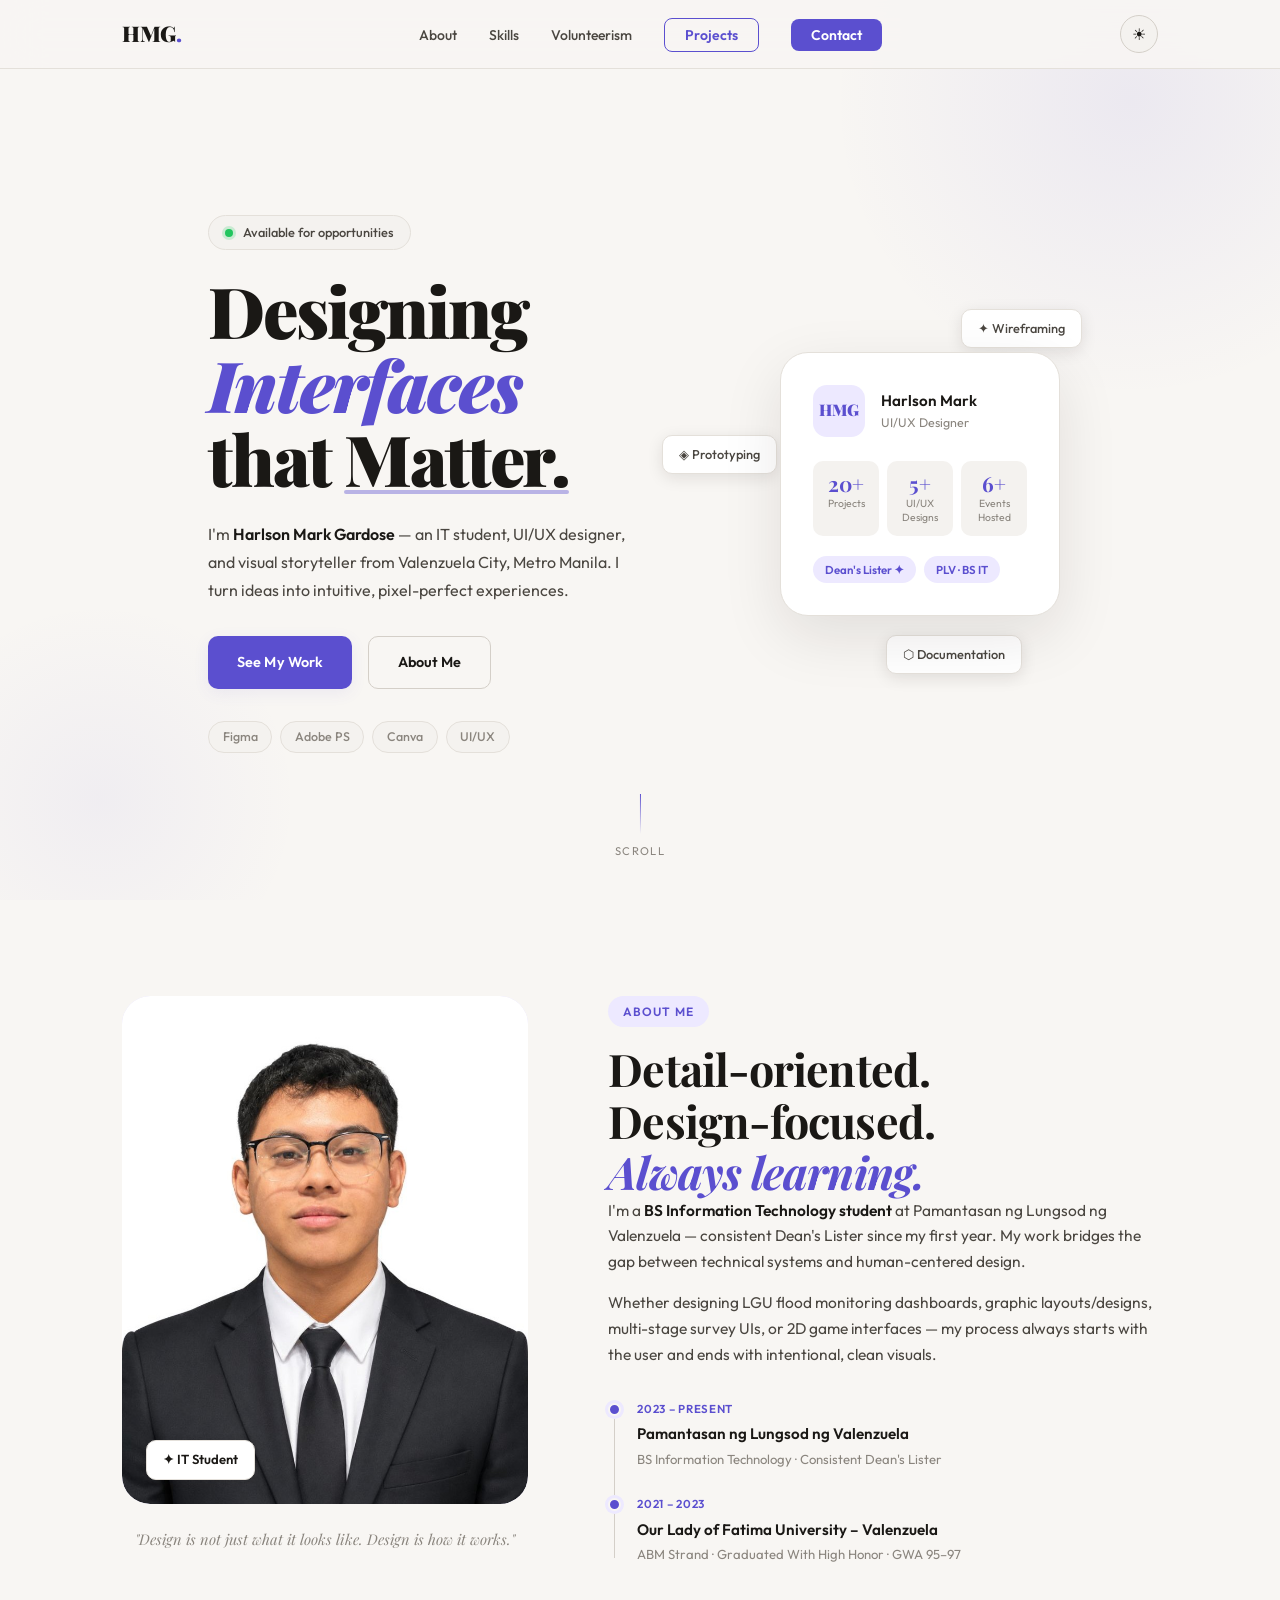
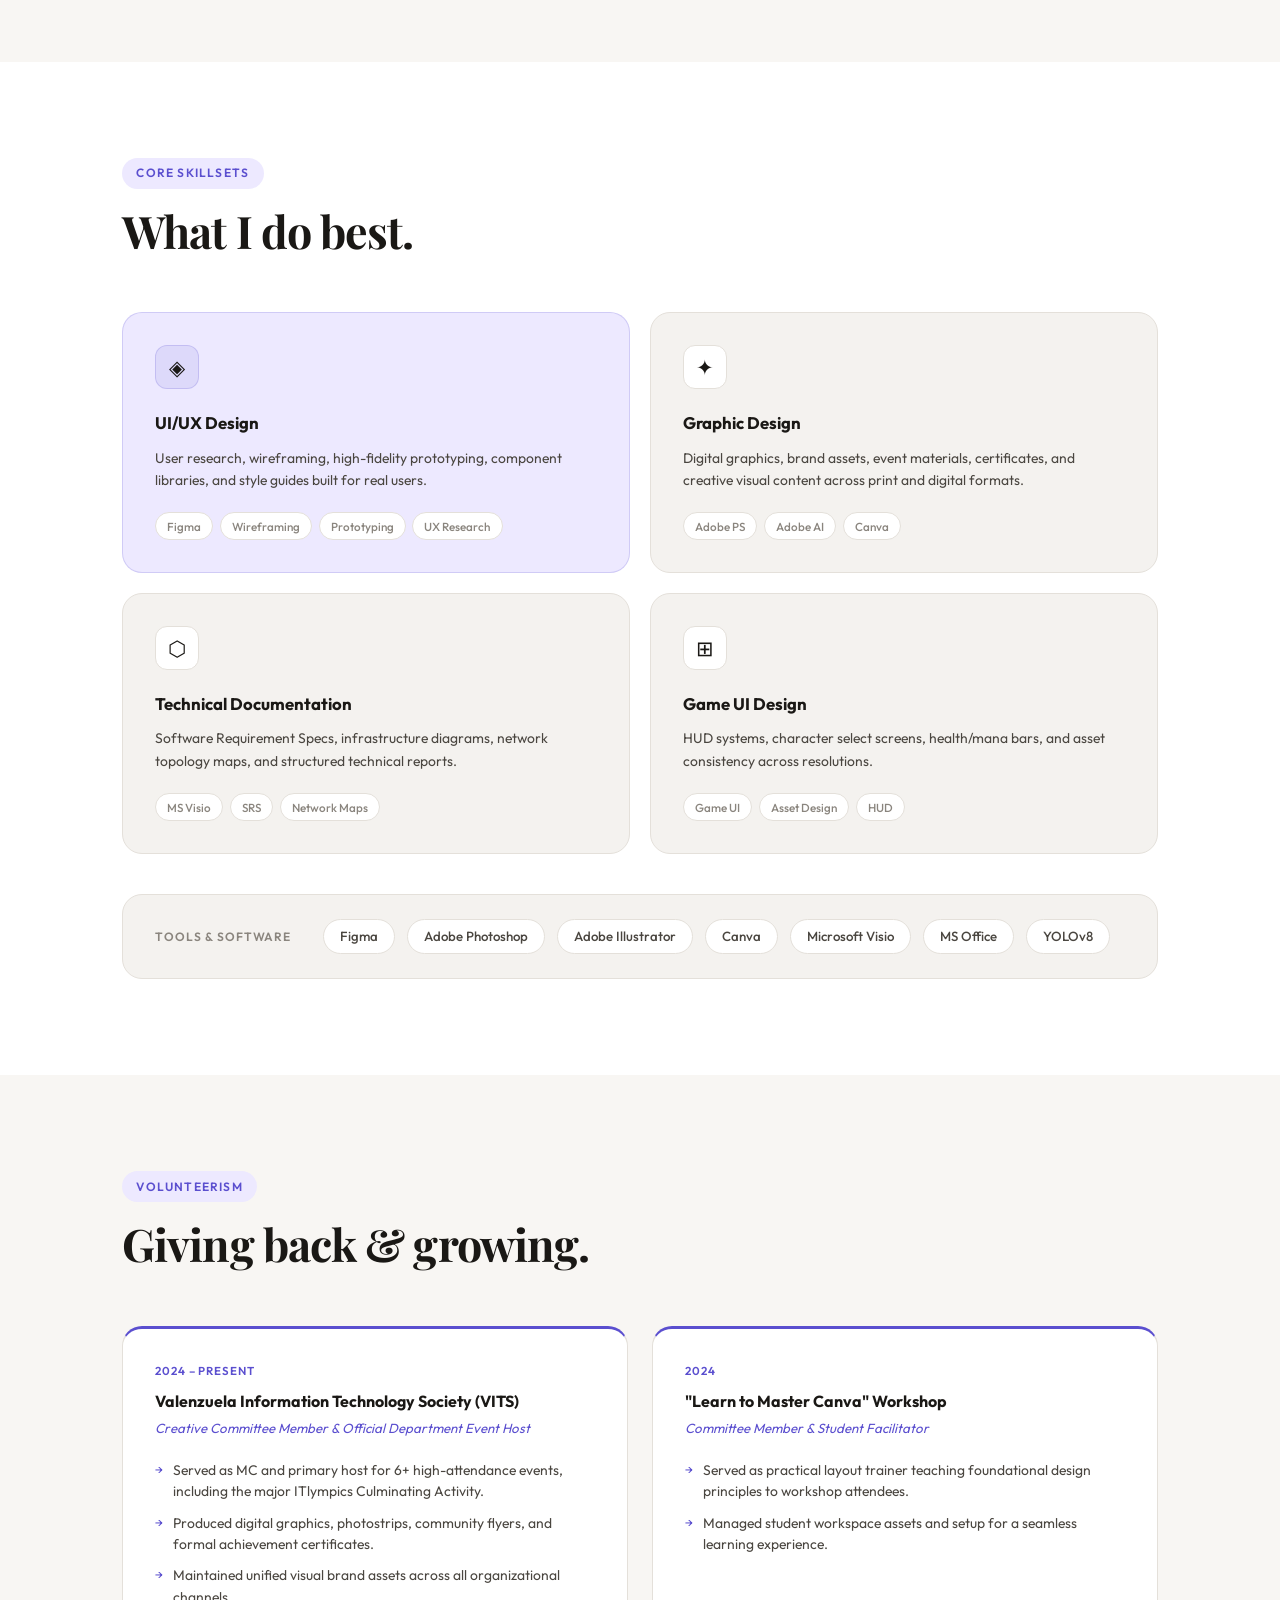
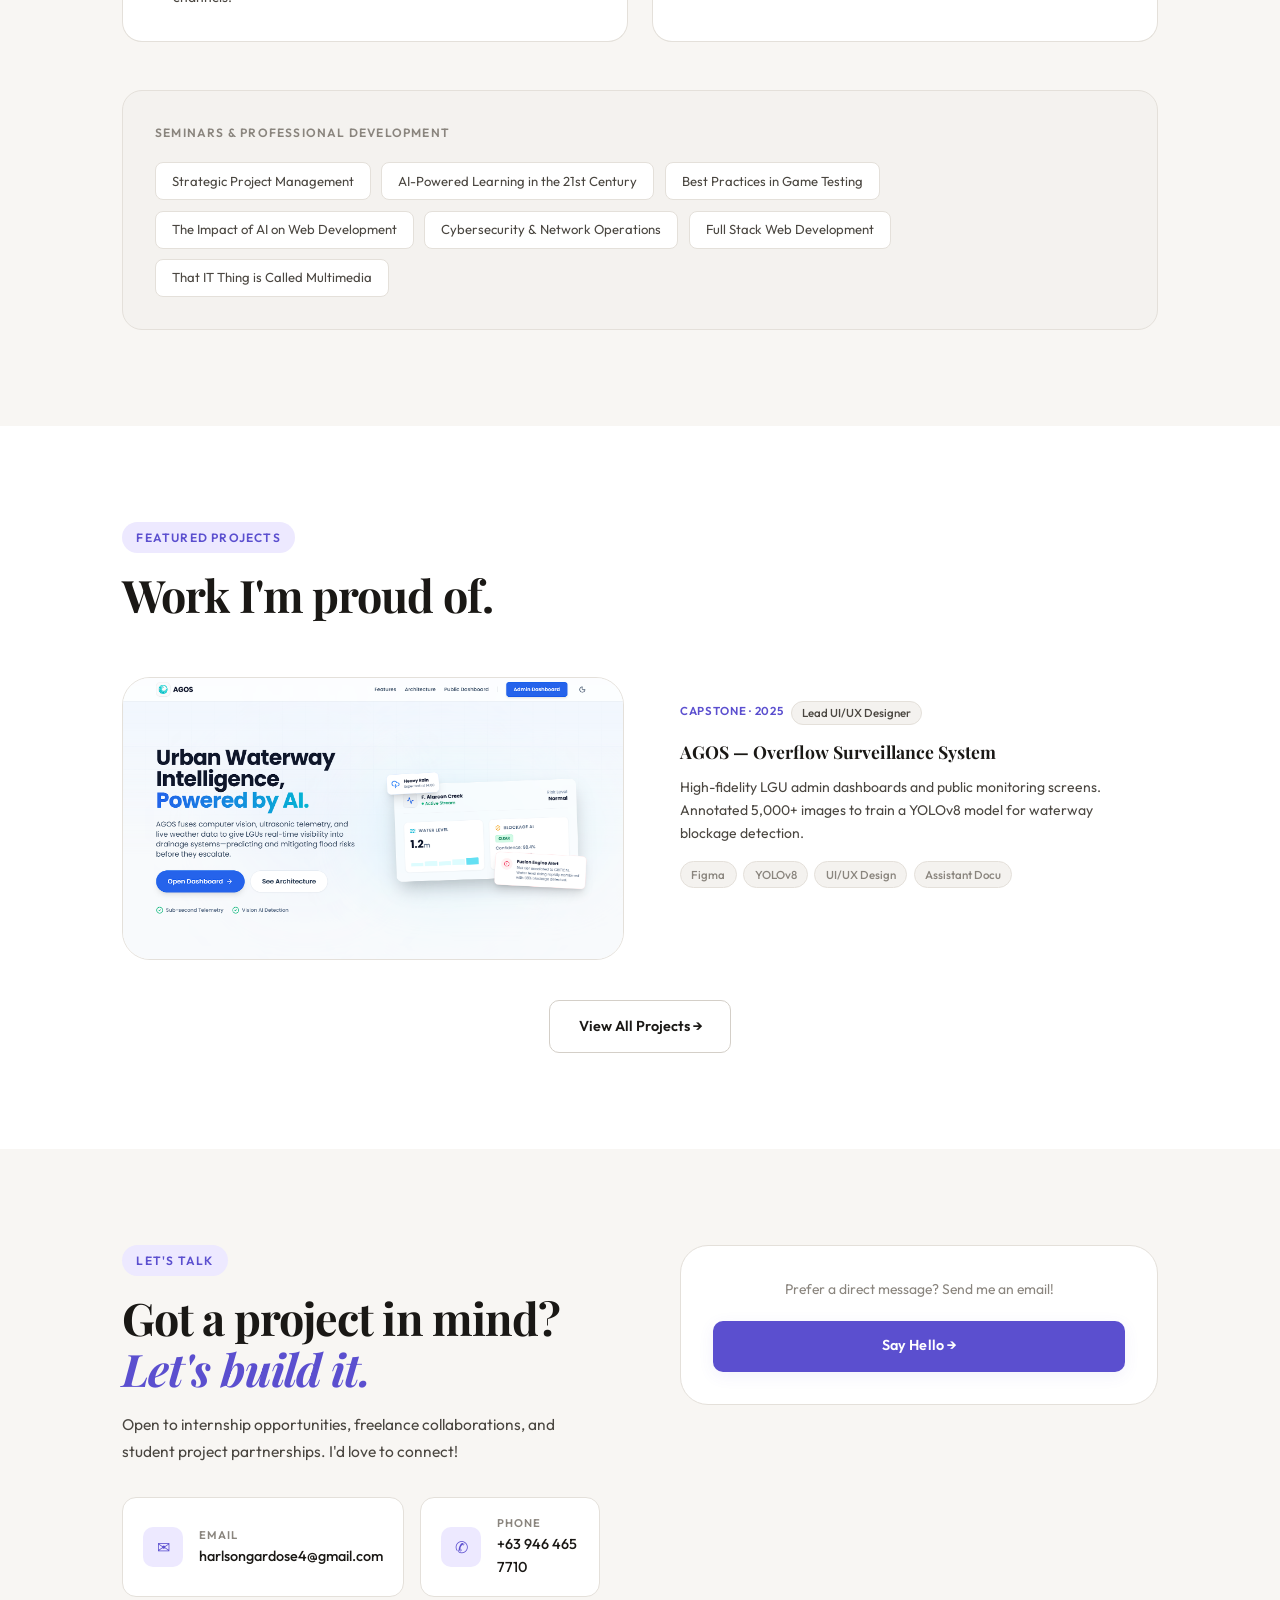
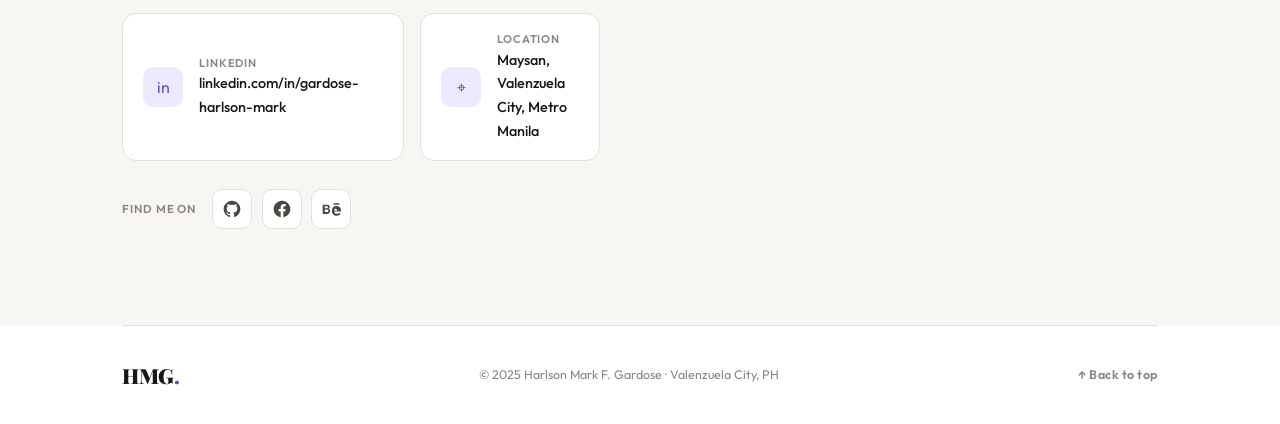
==== commit 60c9deb2: "Changes" ====
--- a/index.html
+++ b/index.html
@@ -4,6 +4,8 @@
   <meta charset="UTF-8" />
   <meta name="viewport" content="width=device-width, initial-scale=1.0"/>
   <title>Harlson Mark Gardose — UI/UX & Graphic Design</title>
+  <link rel="icon" type="image/svg+xml" href="favicon.svg">
+  <link rel="icon" type="image/png" href="favicon.png" sizes="32x32">
   <link rel="preconnect" href="https://fonts.googleapis.com">
   <link rel="preconnect" href="https://fonts.gstatic.com" crossorigin>
   <link href="https://fonts.googleapis.com/css2?family=Playfair+Display:ital,wght@0,700;0,900;1,700&family=Outfit:wght@300;400;500;600;700&display=swap" rel="stylesheet">
@@ -282,7 +284,7 @@
           <div class="section-chip">Let's Talk</div>
           <h2 class="section-heading">Got a project in mind?<br><em>Let's build it.</em></h2>
           <p>Open to internship opportunities, freelance collaborations, and student project partnerships. I'd love to connect!</p>
-          <div class="contact-items">
+          <div class="contact-items contact-items-grid">
             <a href="mailto:harlsongardose4@gmail.com" class="contact-row">
               <div class="cr-icon">✉</div>
               <div class="cr-text">
@@ -297,11 +299,11 @@
                 <span class="cr-value">+63 946 465 7710</span>
               </div>
             </a>
-            <a href="https://www.linkedin.com/in/harlsonmarkgardose" target="_blank" rel="noopener" class="contact-row">
+            <a href="https://www.linkedin.com/in/gardose-harlson-mark/" target="_blank" rel="noopener" class="contact-row">
               <div class="cr-icon">in</div>
               <div class="cr-text">
                 <span class="cr-label">LinkedIn</span>
-                <span class="cr-value">www.linkedin.com/in/gardose-harlson-mark</span>
+                <span class="cr-value">linkedin.com/in/gardose-harlson-mark</span>
               </div>
             </a>
             <div class="contact-row no-link">
@@ -312,6 +314,21 @@
               </div>
             </div>
           </div>
+          <!-- Social Links -->
+          <div class="contact-socials">
+            <span class="contact-socials-label">Find me on</span>
+            <div class="contact-social-icons">
+              <a href="https://github.com/HarlsonG" target="_blank" rel="noopener" class="social-icon-btn" aria-label="GitHub">
+                <svg xmlns="http://www.w3.org/2000/svg" viewBox="0 0 24 24" fill="currentColor" width="20" height="20"><path d="M12 2C6.477 2 2 6.477 2 12c0 4.418 2.865 8.166 6.839 9.489.5.092.682-.217.682-.482 0-.237-.009-.868-.013-1.703-2.782.604-3.369-1.341-3.369-1.341-.454-1.154-1.11-1.462-1.11-1.462-.908-.62.069-.608.069-.608 1.003.07 1.531 1.03 1.531 1.03.892 1.529 2.341 1.087 2.91.831.092-.646.35-1.086.636-1.336-2.22-.253-4.555-1.11-4.555-4.943 0-1.091.39-1.984 1.029-2.683-.103-.253-.446-1.27.098-2.647 0 0 .84-.269 2.75 1.025A9.578 9.578 0 0 1 12 6.836a9.59 9.59 0 0 1 2.504.337c1.909-1.294 2.747-1.025 2.747-1.025.546 1.377.202 2.394.1 2.647.64.699 1.028 1.592 1.028 2.683 0 3.842-2.339 4.687-4.566 4.935.359.309.678.919.678 1.852 0 1.336-.012 2.415-.012 2.743 0 .267.18.579.688.481C19.138 20.163 22 16.418 22 12c0-5.523-4.477-10-10-10z"/></svg>
+              </a>
+              <a href="https://www.facebook.com/harlsonnn" target="_blank" rel="noopener" class="social-icon-btn" aria-label="Facebook">
+                <svg xmlns="http://www.w3.org/2000/svg" viewBox="0 0 24 24" fill="currentColor" width="20" height="20"><path d="M22 12c0-5.522-4.477-10-10-10S2 6.478 2 12c0 4.991 3.657 9.128 8.438 9.878v-6.987H7.898V12h2.54V9.797c0-2.506 1.492-3.89 3.777-3.89 1.094 0 2.238.195 2.238.195v2.46h-1.26c-1.243 0-1.63.771-1.63 1.562V12h2.773l-.443 2.89h-2.33v6.988C18.343 21.128 22 16.991 22 12z"/></svg>
+              </a>
+              <a href="https://www.behance.net/gardoseharlson" target="_blank" rel="noopener" class="social-icon-btn" aria-label="Behance">
+                <svg xmlns="http://www.w3.org/2000/svg" viewBox="0 0 24 24" fill="currentColor" width="20" height="20"><path d="M22 7h-7V5h7v2zm1.726 10c-.442 1.297-2.029 3-5.101 3-3.074 0-5.564-1.729-5.564-5.675 0-3.91 2.325-5.92 5.466-5.92 3.082 0 4.964 1.782 5.375 4.426.078.506.109 1.188.095 2.14H15.97c.13 3.211 3.483 3.312 4.588 2.029H23.726zm-7.726-3h3.457c-.073-1.524-1.064-2.396-1.857-2.396-.973 0-1.54.607-1.6 2.396zM7.309 7c1.822 0 3.15.595 3.15 2.512 0 1.116-.583 1.886-1.516 2.296C10.256 12.234 11 13.12 11 14.5 11 16.957 9.228 18 6.978 18H2V7h5.309zm-.24 4.007c.932 0 1.49-.489 1.49-1.291 0-.803-.558-1.155-1.49-1.155H4.5v2.446h2.569zm.168 4.547c1.023 0 1.636-.548 1.636-1.483 0-.968-.613-1.451-1.636-1.451H4.5v2.934h2.737z"/></svg>
+              </a>
+            </div>
+          </div>
         </div>
         <div class="contact-right reveal">
           <div class="contact-form-card">
--- a/css/style.css
+++ b/css/style.css
@@ -50,7 +50,10 @@
 }
 
 *, *::before, *::after { margin: 0; padding: 0; box-sizing: border-box; }
-html { scroll-behavior: smooth; }
+html {
+  scroll-behavior: smooth;
+  overflow-x: hidden;
+}
 
 body {
   background: var(--bg);
@@ -60,6 +63,26 @@
   line-height: 1.65;
   overflow-x: hidden;
   transition: background var(--trans), color var(--trans);
+}
+
+/* ============ CUSTOM SCROLLBAR ============ */
+::-webkit-scrollbar {
+  width: 5px;
+}
+::-webkit-scrollbar-track {
+  background: transparent;
+}
+::-webkit-scrollbar-thumb {
+  background: var(--border2);
+  border-radius: 100px;
+  transition: background var(--trans);
+}
+::-webkit-scrollbar-thumb:hover {
+  background: var(--accent);
+}
+* {
+  scrollbar-width: thin;
+  scrollbar-color: var(--border2) transparent;
 }
 
 a { text-decoration: none; color: inherit; }
@@ -275,7 +298,7 @@
   display: flex;
   align-items: center;
   position: relative;
-  overflow: visible;
+  overflow: hidden;
   padding-top: 68px;
 }
 
@@ -935,6 +958,49 @@
 }
 
 .contact-items { display: flex; flex-direction: column; gap: 1rem; }
+.contact-items-grid {
+  display: grid;
+  grid-template-columns: 1fr 1fr;
+  gap: 1rem;
+}
+
+/* Social icons below contact rows */
+.contact-socials {
+  margin-top: 1.75rem;
+  display: flex;
+  align-items: center;
+  gap: 1rem;
+}
+.contact-socials-label {
+  font-size: 0.72rem;
+  font-weight: 600;
+  letter-spacing: 0.08em;
+  text-transform: uppercase;
+  color: var(--text-dim);
+  white-space: nowrap;
+}
+.contact-social-icons {
+  display: flex;
+  gap: 0.6rem;
+}
+.social-icon-btn {
+  width: 40px;
+  height: 40px;
+  border-radius: 10px;
+  background: var(--surface);
+  border: 1px solid var(--border);
+  color: var(--text-mid);
+  display: flex;
+  align-items: center;
+  justify-content: center;
+  transition: background var(--trans), border-color var(--trans), color var(--trans), transform var(--trans);
+}
+.social-icon-btn:hover {
+  background: var(--accent-light);
+  border-color: var(--accent);
+  color: var(--accent);
+  transform: translateY(-3px);
+}
 
 .contact-row {
   display: flex;
@@ -1080,12 +1146,14 @@
   .hero-sub, .hero-actions, .hero-pills { margin-left: auto; margin-right: auto; }
   .hero-actions { justify-content: center; }
   .hero-right { display: none; }
+  .floating-chip { display: none; }
   .about-grid { grid-template-columns: 1fr; gap: 2.5rem; }
   .about-portrait { max-width: 280px; margin: 0 auto; }
   .skills-grid { grid-template-columns: 1fr; }
   .exp-grid { grid-template-columns: 1fr; }
   .projects-grid { grid-template-columns: 1fr; }
   .contact-grid { grid-template-columns: 1fr; gap: 2.5rem; }
+  .contact-items-grid { grid-template-columns: 1fr; }
   .footer-top-row { grid-template-columns: 1fr; gap: 2rem; }
   .footer-bottom-row { flex-direction: column; text-align: center; }
   .footer-inner { flex-direction: column; text-align: center; }
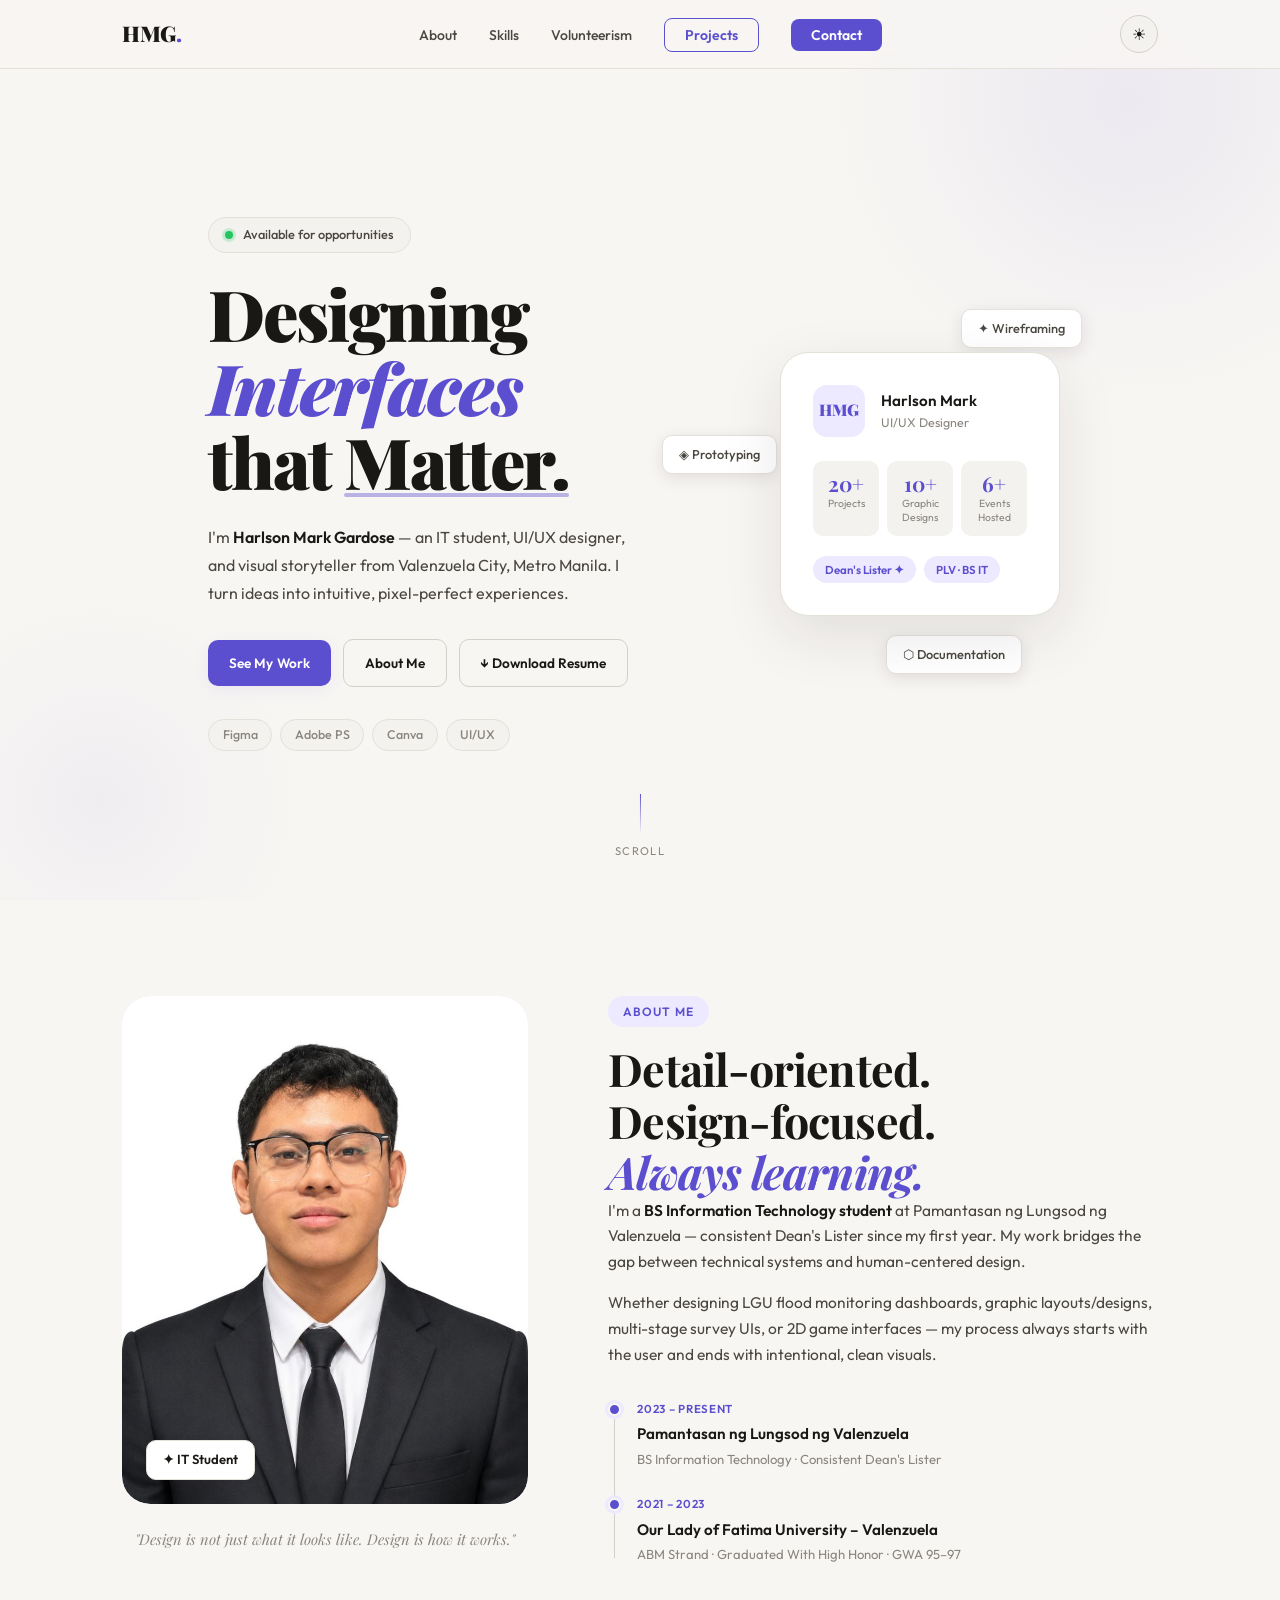
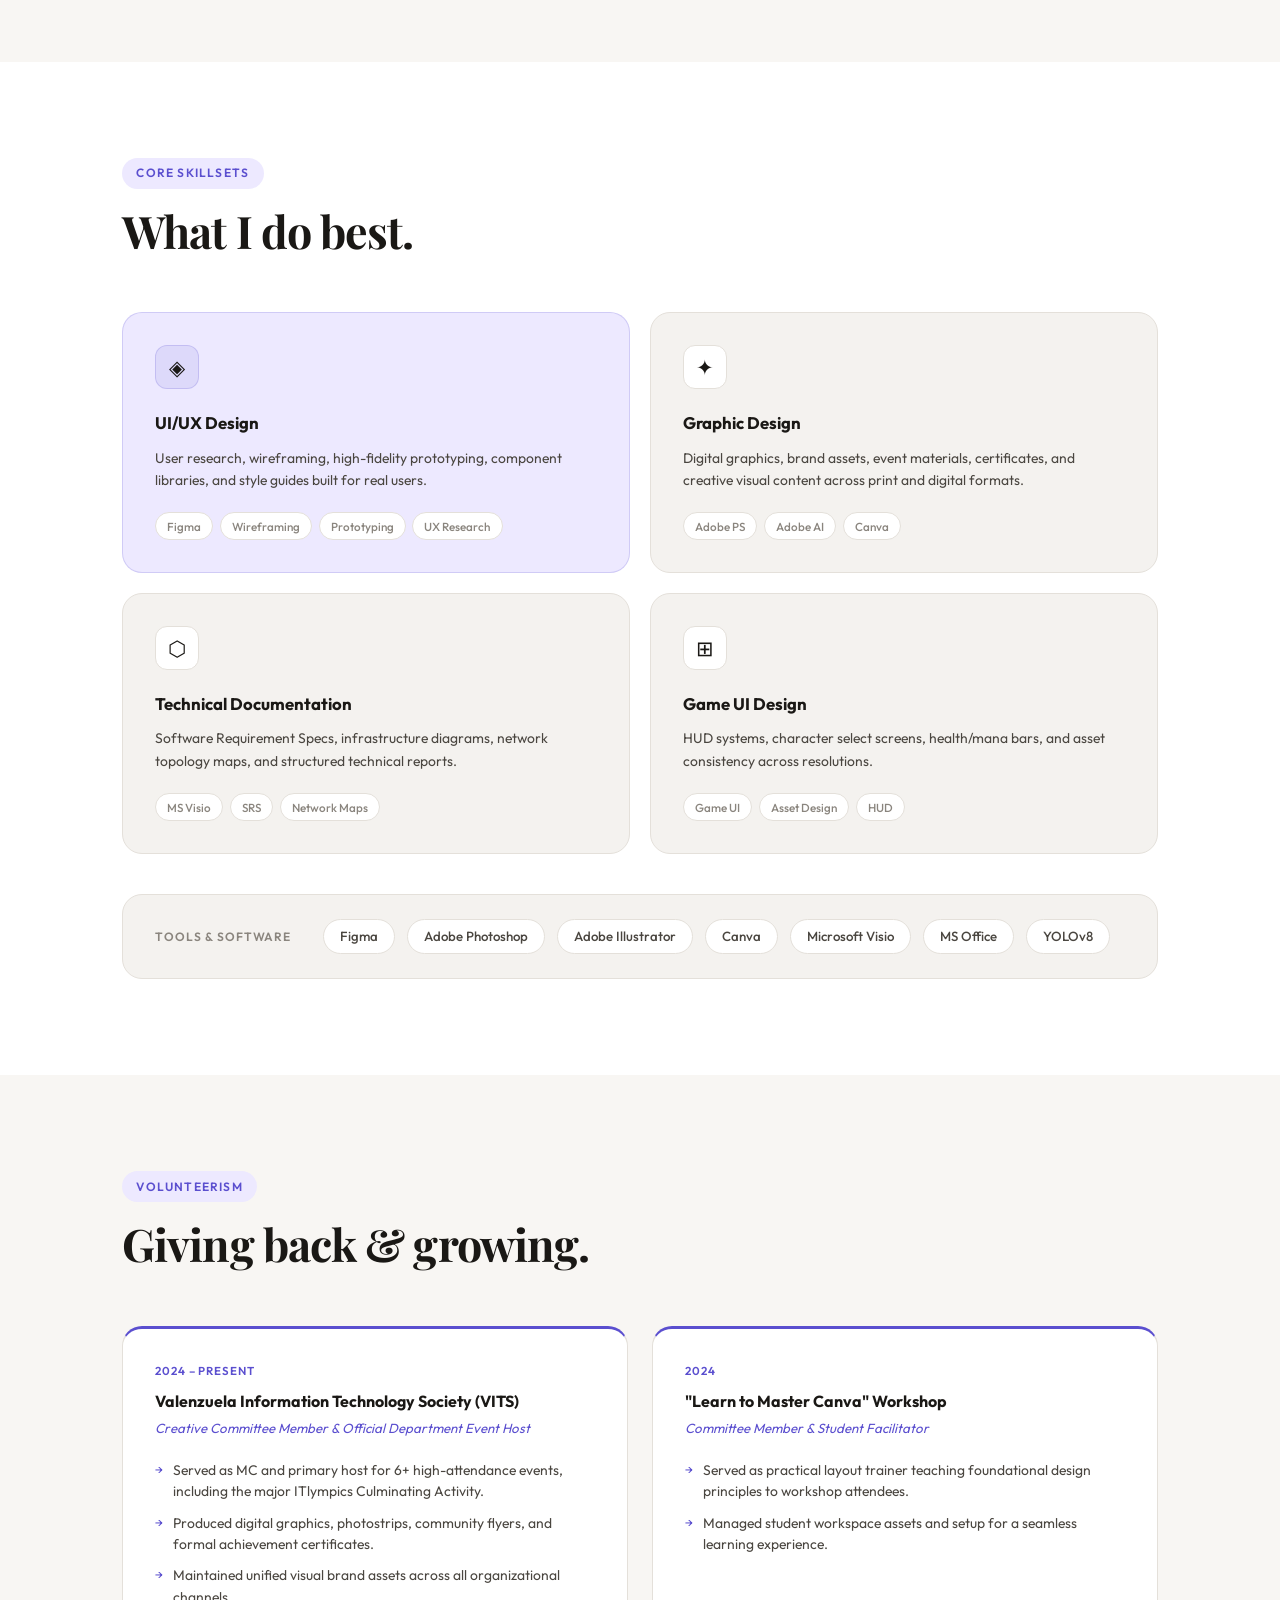
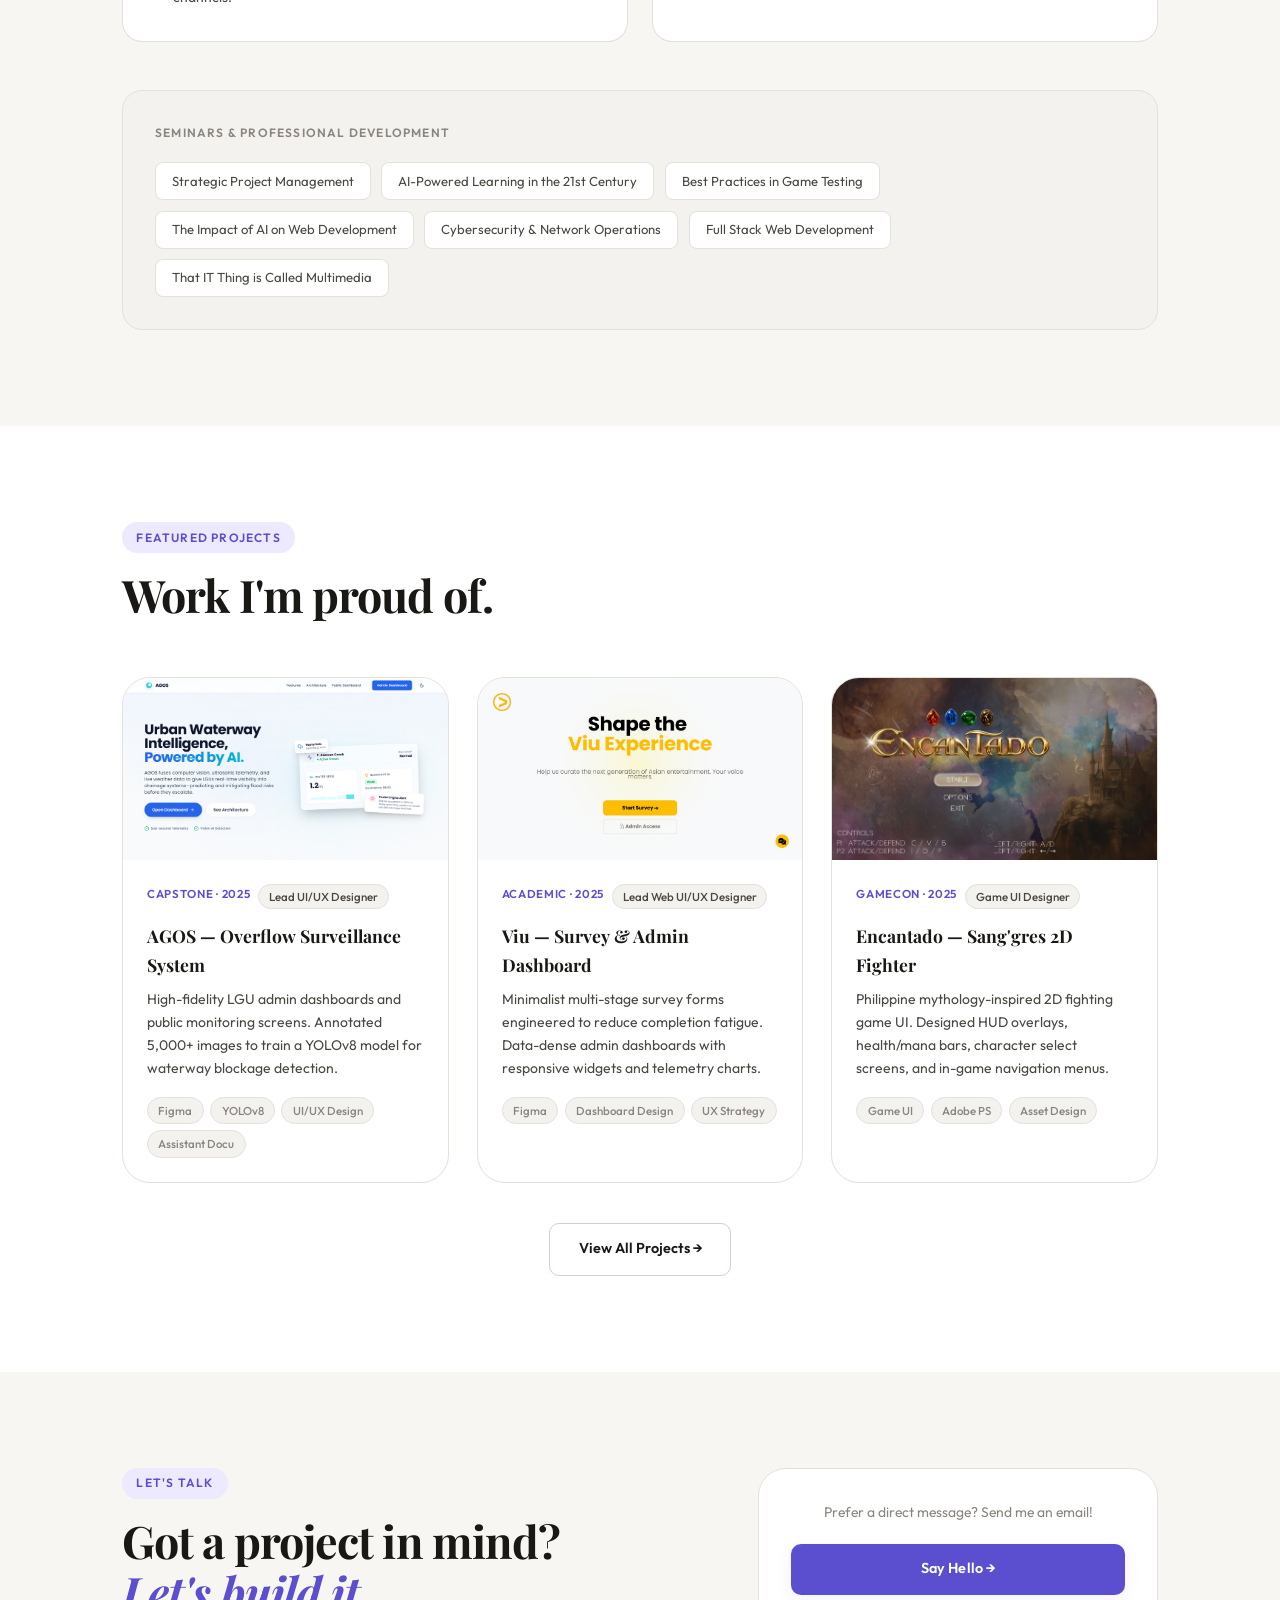
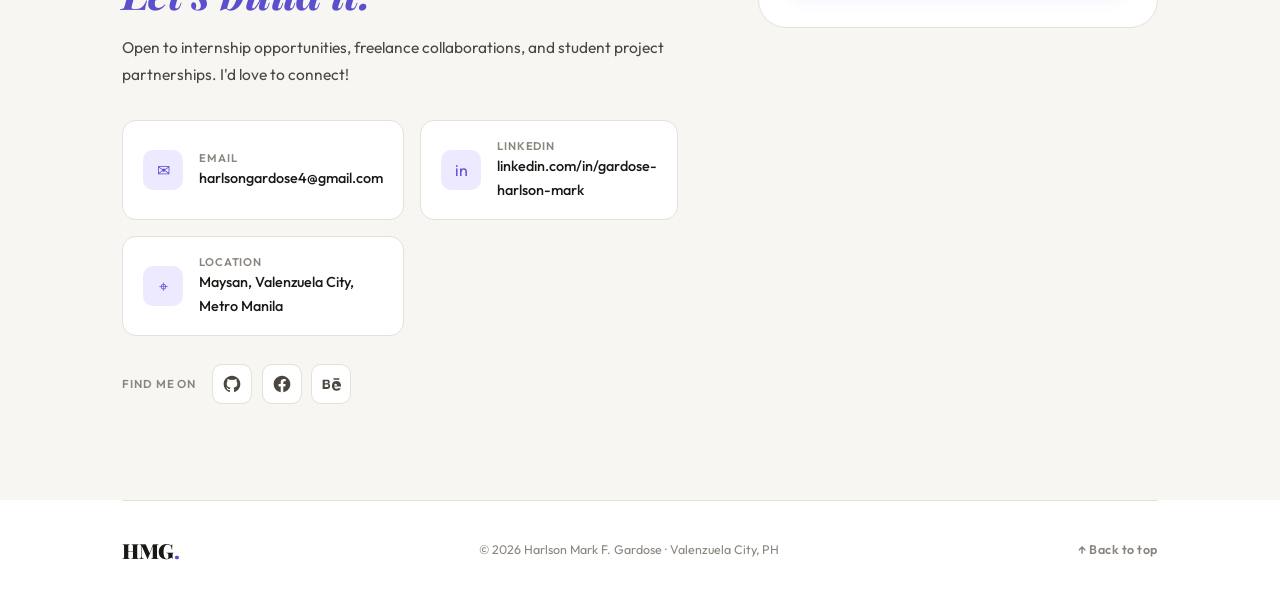
==== commit c8c3b97b: "Fixed bug" ====
--- a/index.html
+++ b/index.html
@@ -4,6 +4,13 @@
   <meta charset="UTF-8" />
   <meta name="viewport" content="width=device-width, initial-scale=1.0"/>
   <title>Harlson Mark Gardose — UI/UX & Graphic Design</title>
+  <meta name="description" content="Harlson Mark Gardose — IT student, UI/UX designer, and visual storyteller from Valenzuela City, Metro Manila. Designing intuitive, pixel-perfect experiences.">
+  <meta property="og:title" content="Harlson Mark Gardose — UI/UX & Graphic Design">
+  <meta property="og:description" content="IT student, UI/UX designer, and visual storyteller from Valenzuela City, Metro Manila.">
+  <meta property="og:type" content="website">
+  <meta name="twitter:card" content="summary">
+  <meta name="twitter:title" content="Harlson Mark Gardose — UI/UX & Graphic Design">
+  <meta name="twitter:description" content="IT student, UI/UX designer, and visual storyteller from Valenzuela City, Metro Manila.">
   <link rel="icon" type="image/svg+xml" href="favicon.svg">
   <link rel="icon" type="image/png" href="favicon.png" sizes="32x32">
   <link rel="preconnect" href="https://fonts.googleapis.com">
@@ -80,6 +87,7 @@
         <div class="hero-actions">
           <a href="#featured-works" class="btn-primary">See My Work</a>
           <a href="#about" class="btn-outline">About Me</a>
+          <a href="GARDOSE_HARLSON_MARK_F_RESUME.pdf" download="GARDOSE_HARLSON_MARK_F_RESUME.pdf" class="btn-outline cv-btn">↓ Download Resume</a>
         </div>
         <div class="hero-pills">
           <span>Figma</span><span>Adobe PS</span><span>Canva</span><span>UI/UX</span>
@@ -96,7 +104,7 @@
           </div>
           <div class="hcard-stats">
             <div class="hcard-stat"><span class="hs-num">20+</span><span class="hs-lbl">Projects</span></div>
-            <div class="hcard-stat"><span class="hs-num">5+</span><span class="hs-lbl">UI/UX Designs</span></div>
+            <div class="hcard-stat"><span class="hs-num">10+</span><span class="hs-lbl">Graphic Designs</span></div>
             <div class="hcard-stat"><span class="hs-num">6+</span><span class="hs-lbl">Events Hosted</span></div>
           </div>
           <div class="hcard-tags">
@@ -253,10 +261,10 @@
         <h2 class="section-heading">Work I'm proud of.</h2>
       </div>
       <div class="featured-grid reveal">
+        <!-- Featured 1: AGOS -->
         <div class="featured-card">
-<div class="featured-img-wrap">
-    <img src="AGOS.png" alt="AGOS Project" style="width:100%;height:100%;object-fit:cover;">
-</div>
+          <div class="featured-img-wrap">
+            <img src="AGOS.png" alt="AGOS Project" style="width:100%;height:100%;object-fit:cover;">
           </div>
           <div class="featured-info">
             <div class="featured-meta">
@@ -268,8 +276,37 @@
             <div class="featured-tags"><span>Figma</span><span>YOLOv8</span><span>UI/UX Design</span><span>Assistant Docu</span></div>
           </div>
         </div>
-          </div>
-        </div>
+        <!-- Featured 2: Viu -->
+        <div class="featured-card">
+          <div class="featured-img-wrap">
+            <img src="VIU.png" alt="Viu Project" style="width:100%;height:100%;object-fit:cover;">
+          </div>
+          <div class="featured-info">
+            <div class="featured-meta">
+              <span class="fmeta-tag">Academic · 2025</span>
+              <span class="fmeta-role">Lead Web UI/UX Designer</span>
+            </div>
+            <h3 class="featured-title">Viu — Survey & Admin Dashboard</h3>
+            <p class="featured-desc">Minimalist multi-stage survey forms engineered to reduce completion fatigue. Data-dense admin dashboards with responsive widgets and telemetry charts.</p>
+            <div class="featured-tags"><span>Figma</span><span>Dashboard Design</span><span>UX Strategy</span></div>
+          </div>
+        </div>
+        <!-- Featured 3: Encantado -->
+        <div class="featured-card">
+          <div class="featured-img-wrap">
+            <img src="Encantado/2.jpg" alt="Encantado Project" style="width:100%;height:100%;object-fit:cover;">
+          </div>
+          <div class="featured-info">
+            <div class="featured-meta">
+              <span class="fmeta-tag">GameCon · 2025</span>
+              <span class="fmeta-role">Game UI Designer</span>
+            </div>
+            <h3 class="featured-title">Encantado — Sang'gres 2D Fighter</h3>
+            <p class="featured-desc">Philippine mythology-inspired 2D fighting game UI. Designed HUD overlays, health/mana bars, character select screens, and in-game navigation menus.</p>
+            <div class="featured-tags"><span>Game UI</span><span>Adobe PS</span><span>Asset Design</span></div>
+          </div>
+        </div>
+      </div>
       <div class="featured-cta reveal">
         <a href="projects.html" class="btn-outline">View All Projects →</a>
       </div>
@@ -292,13 +329,7 @@
                 <span class="cr-value">harlsongardose4@gmail.com</span>
               </div>
             </a>
-            <a href="tel:+639464657710" class="contact-row">
-              <div class="cr-icon">✆</div>
-              <div class="cr-text">
-                <span class="cr-label">Phone</span>
-                <span class="cr-value">+63 946 465 7710</span>
-              </div>
-            </a>
+
             <a href="https://www.linkedin.com/in/gardose-harlson-mark/" target="_blank" rel="noopener" class="contact-row">
               <div class="cr-icon">in</div>
               <div class="cr-text">
@@ -345,7 +376,7 @@
     <div class="container">
       <div class="footer-simple">
         <div class="footer-logo">HMG<span class="accent-dot">.</span></div>
-        <span class="footer-copy">© 2025 Harlson Mark F. Gardose · Valenzuela City, PH</span>
+        <span class="footer-copy">© <span id="footerYear"></span> Harlson Mark F. Gardose · Valenzuela City, PH</span>
         <a href="#home" class="footer-scroll-top" aria-label="Back to top">↑ Back to top</a>
       </div>
     </div>
--- a/css/style.css
+++ b/css/style.css
@@ -398,7 +398,9 @@
 }
 .hero-sub strong { color: var(--text); font-weight: 600; }
 
-.hero-actions { display: flex; gap: 1rem; flex-wrap: wrap; margin-bottom: 2rem; }
+.hero-actions { display: flex; gap: 0.75rem; flex-wrap: nowrap; margin-bottom: 2rem; align-items: center; }
+.hero-actions .btn-primary,
+.hero-actions .btn-outline { padding: 0.75rem 1.3rem; font-size: 0.85rem; white-space: nowrap; }
 
 .hero-pills {
   display: flex;
@@ -1164,6 +1166,23 @@
   .section-heading { font-size: clamp(1.6rem, 6vw, 2rem); }
   .section { padding: 4rem 0; }
   .tools-strip { flex-direction: column; align-items: flex-start; gap: 1rem; }
+  .hero-actions {
+    flex-wrap: wrap;
+    flex-direction: row;
+  }
+  .hero-actions .btn-primary,
+  .hero-actions .btn-outline {
+    flex: 1 1 calc(50% - 0.375rem);
+    justify-content: center;
+    text-align: center;
+    font-size: 0.8rem;
+    padding: 0.7rem 0.75rem;
+  }
+  .hero-actions .cv-btn {
+    flex: 1 1 100%;
+    justify-content: center;
+    text-align: center;
+  }
 }
 
 /* ============ LOADER ============ */
@@ -1261,8 +1280,8 @@
 
 .featured-grid {
   display: grid;
-  grid-template-columns: 1fr 1fr;
-  gap: 2rem;
+  grid-template-columns: 1fr 1fr 1fr;
+  gap: 1.75rem;
   margin-bottom: 2.5rem;
 }
 
